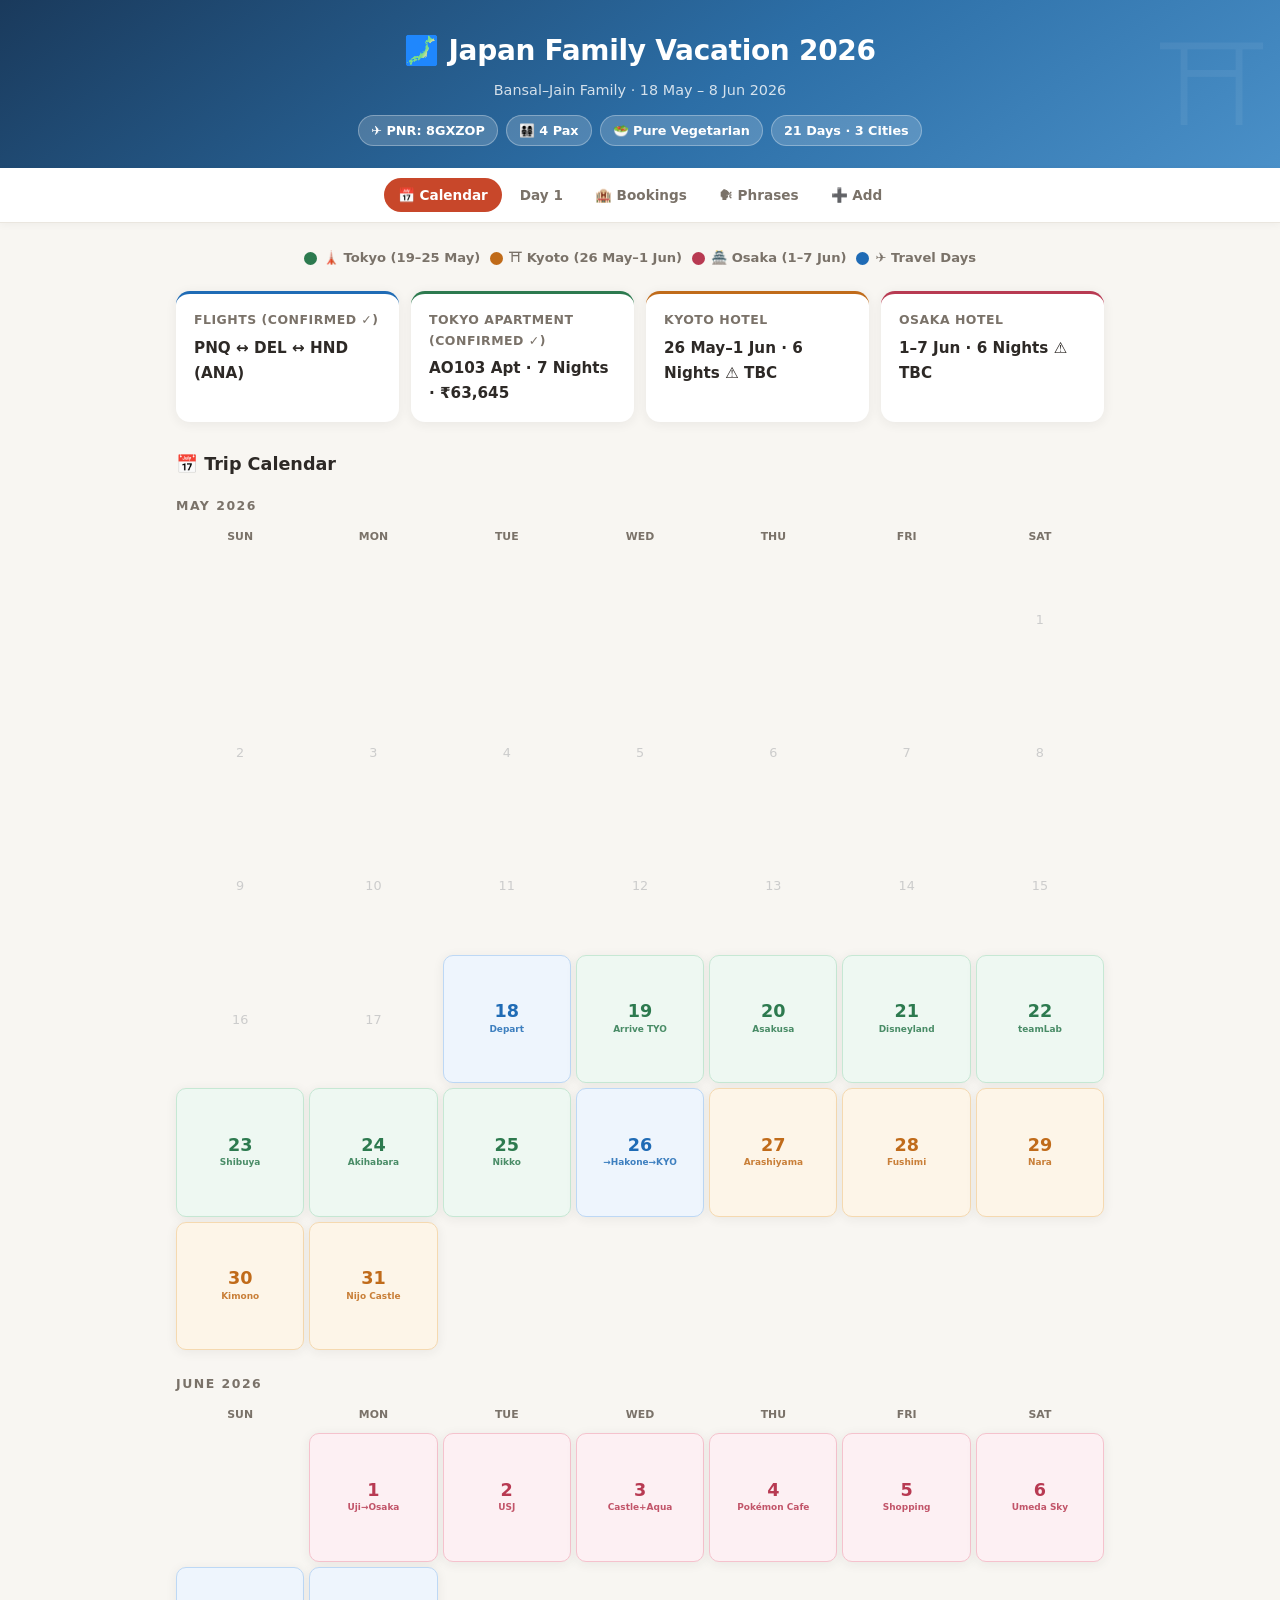
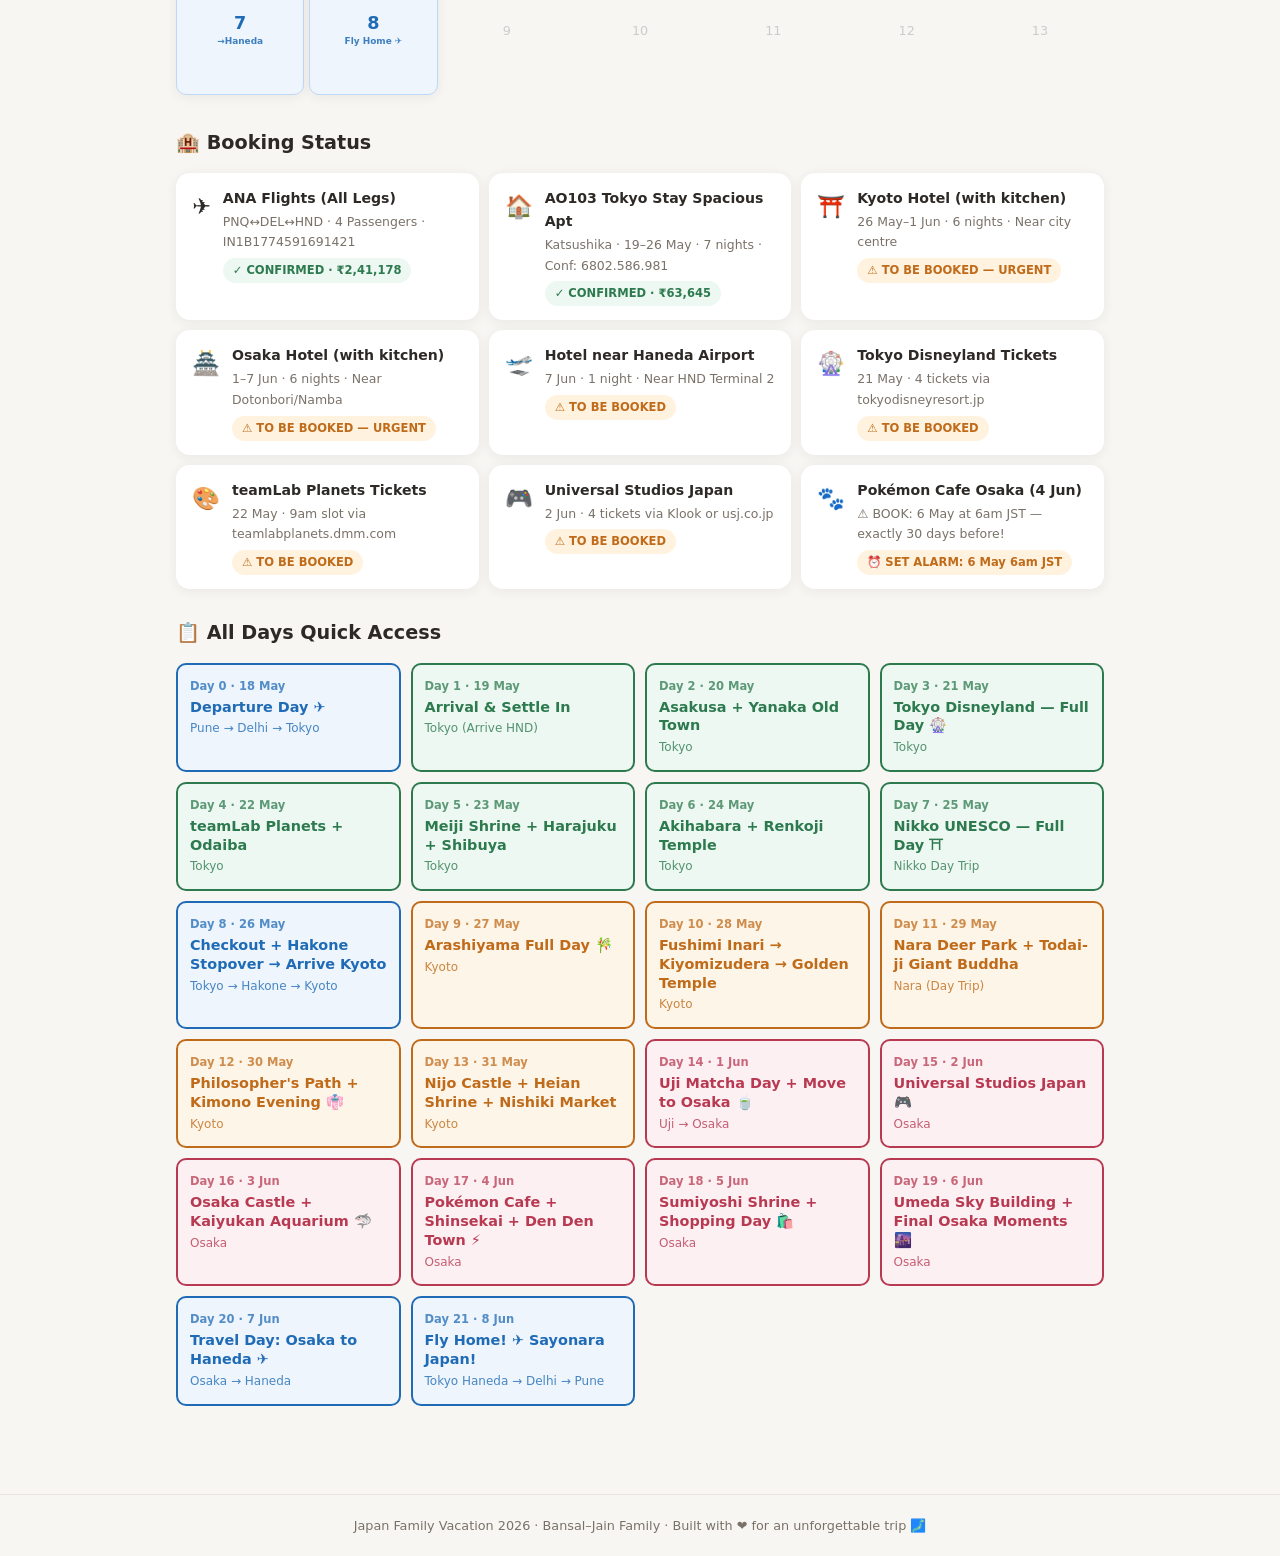
==== index.html @ 22482a1f "Japan 2026 itinerary website" ====
<!DOCTYPE html>
<html lang="en">
<head>
  <meta charset="UTF-8">
  <meta name="viewport" content="width=device-width, initial-scale=1.0">
  <title>Japan Family Vacation 2026 🗾</title>
  <link rel="stylesheet" href="style.css">
</head>
<body>

<header class="site-header">
  <h1>🗾 Japan Family Vacation 2026</h1>
  <p>Bansal–Jain Family · 18 May – 8 Jun 2026</p>
  <div class="header-meta">
    <span class="header-badge">✈ PNR: 8GXZOP</span>
    <span class="header-badge">👨‍👩‍👧‍👧 4 Pax</span>
    <span class="header-badge">🥗 Pure Vegetarian</span>
    <span class="header-badge">21 Days · 3 Cities</span>
  </div>
</header>

<nav class="site-nav">
  <a href="index.html" class="active">📅 Calendar</a>
  <a href="day.html?date=2026-05-19">Day 1</a>
  <a href="#bookings">🏨 Bookings</a>
  <a href="phrases.html">🗣 Phrases</a>
  <a href="add.html">➕ Add</a>
</nav>

<div class="container">

  <!-- Legend -->
  <div class="legend">
    <div class="legend-item">
      <div class="legend-dot" style="background:var(--tokyo); border: 2px solid var(--tokyo)"></div>
      <span>🗼 Tokyo (19–25 May)</span>
    </div>
    <div class="legend-item">
      <div class="legend-dot" style="background:var(--kyoto); border: 2px solid var(--kyoto)"></div>
      <span>⛩ Kyoto (26 May–1 Jun)</span>
    </div>
    <div class="legend-item">
      <div class="legend-dot" style="background:var(--osaka); border: 2px solid var(--osaka)"></div>
      <span>🏯 Osaka (1–7 Jun)</span>
    </div>
    <div class="legend-item">
      <div class="legend-dot" style="background:var(--transit); border: 2px solid var(--transit)"></div>
      <span>✈ Travel Days</span>
    </div>
  </div>

  <!-- Summary Cards -->
  <div class="summary-grid">
    <div class="summary-card transit">
      <h3>Flights (Confirmed ✓)</h3>
      <p>PNQ ↔ DEL ↔ HND (ANA)</p>
    </div>
    <div class="summary-card tokyo">
      <h3>Tokyo Apartment (Confirmed ✓)</h3>
      <p>AO103 Apt · 7 Nights · ₹63,645</p>
    </div>
    <div class="summary-card kyoto">
      <h3>Kyoto Hotel</h3>
      <p>26 May–1 Jun · 6 Nights ⚠️ TBC</p>
    </div>
    <div class="summary-card osaka">
      <h3>Osaka Hotel</h3>
      <p>1–7 Jun · 6 Nights ⚠️ TBC</p>
    </div>
  </div>

  <!-- May Calendar -->
  <div class="calendar-section">
    <h2>📅 Trip Calendar</h2>

    <div class="cal-month">
      <div class="cal-month-title">May 2026</div>
      <div class="cal-grid">
        <div class="cal-header-cell">Sun</div>
        <div class="cal-header-cell">Mon</div>
        <div class="cal-header-cell">Tue</div>
        <div class="cal-header-cell">Wed</div>
        <div class="cal-header-cell">Thu</div>
        <div class="cal-header-cell">Fri</div>
        <div class="cal-header-cell">Sat</div>

        <!-- May 2026 starts on Friday (day index 5) -->
        <div class="cal-cell empty"></div><!-- Sun -->
        <div class="cal-cell empty"></div><!-- Mon -->
        <div class="cal-cell empty"></div><!-- Tue -->
        <div class="cal-cell empty"></div><!-- Wed -->
        <div class="cal-cell empty"></div><!-- Thu -->
        <div class="cal-cell empty"></div><!-- Fri May 1 (no trip) -->
        <div class="cal-cell empty" style="color:#ccc;font-size:0.8rem">1</div>

        <!-- Week 2: May 3–9 -->
        <div class="cal-cell empty" style="color:#ccc;font-size:0.8rem">2</div>
        <div class="cal-cell empty" style="color:#ccc;font-size:0.8rem">3</div>
        <div class="cal-cell empty" style="color:#ccc;font-size:0.8rem">4</div>
        <div class="cal-cell empty" style="color:#ccc;font-size:0.8rem">5</div>
        <div class="cal-cell empty" style="color:#ccc;font-size:0.8rem">6</div>
        <div class="cal-cell empty" style="color:#ccc;font-size:0.8rem">7</div>
        <div class="cal-cell empty" style="color:#ccc;font-size:0.8rem">8</div>

        <!-- Week 3: May 10–16 -->
        <div class="cal-cell empty" style="color:#ccc;font-size:0.8rem">9</div>
        <div class="cal-cell empty" style="color:#ccc;font-size:0.8rem">10</div>
        <div class="cal-cell empty" style="color:#ccc;font-size:0.8rem">11</div>
        <div class="cal-cell empty" style="color:#ccc;font-size:0.8rem">12</div>
        <div class="cal-cell empty" style="color:#ccc;font-size:0.8rem">13</div>
        <div class="cal-cell empty" style="color:#ccc;font-size:0.8rem">14</div>
        <div class="cal-cell empty" style="color:#ccc;font-size:0.8rem">15</div>

        <!-- Week 4: May 17–23 -->
        <div class="cal-cell empty" style="color:#ccc;font-size:0.8rem">16</div>
        <div class="cal-cell empty" style="color:#ccc;font-size:0.8rem">17</div>
        <a href="day.html?date=2026-05-18" class="cal-cell trip-day transit">
          <span class="cal-day-num">18</span>
          <span class="cal-day-label">Depart</span>
        </a>
        <a href="day.html?date=2026-05-19" class="cal-cell trip-day tokyo">
          <span class="cal-day-num">19</span>
          <span class="cal-day-label">Arrive TYO</span>
        </a>
        <a href="day.html?date=2026-05-20" class="cal-cell trip-day tokyo">
          <span class="cal-day-num">20</span>
          <span class="cal-day-label">Asakusa</span>
        </a>
        <a href="day.html?date=2026-05-21" class="cal-cell trip-day tokyo">
          <span class="cal-day-num">21</span>
          <span class="cal-day-label">Disneyland</span>
        </a>
        <a href="day.html?date=2026-05-22" class="cal-cell trip-day tokyo">
          <span class="cal-day-num">22</span>
          <span class="cal-day-label">teamLab</span>
        </a>

        <!-- Week 5: May 24–30 -->
        <a href="day.html?date=2026-05-23" class="cal-cell trip-day tokyo">
          <span class="cal-day-num">23</span>
          <span class="cal-day-label">Shibuya</span>
        </a>
        <a href="day.html?date=2026-05-24" class="cal-cell trip-day tokyo">
          <span class="cal-day-num">24</span>
          <span class="cal-day-label">Akihabara</span>
        </a>
        <a href="day.html?date=2026-05-25" class="cal-cell trip-day tokyo">
          <span class="cal-day-num">25</span>
          <span class="cal-day-label">Nikko</span>
        </a>
        <a href="day.html?date=2026-05-26" class="cal-cell trip-day transit">
          <span class="cal-day-num">26</span>
          <span class="cal-day-label">→Hakone→KYO</span>
        </a>
        <a href="day.html?date=2026-05-27" class="cal-cell trip-day kyoto">
          <span class="cal-day-num">27</span>
          <span class="cal-day-label">Arashiyama</span>
        </a>
        <a href="day.html?date=2026-05-28" class="cal-cell trip-day kyoto">
          <span class="cal-day-num">28</span>
          <span class="cal-day-label">Fushimi</span>
        </a>
        <a href="day.html?date=2026-05-29" class="cal-cell trip-day kyoto">
          <span class="cal-day-num">29</span>
          <span class="cal-day-label">Nara</span>
        </a>

        <!-- Week 6: May 31 -->
        <a href="day.html?date=2026-05-30" class="cal-cell trip-day kyoto">
          <span class="cal-day-num">30</span>
          <span class="cal-day-label">Kimono</span>
        </a>
        <a href="day.html?date=2026-05-31" class="cal-cell trip-day kyoto">
          <span class="cal-day-num">31</span>
          <span class="cal-day-label">Nijo Castle</span>
        </a>
        <div class="cal-cell empty"></div>
        <div class="cal-cell empty"></div>
        <div class="cal-cell empty"></div>
        <div class="cal-cell empty"></div>
        <div class="cal-cell empty"></div>
      </div>
    </div>

    <!-- June Calendar -->
    <div class="cal-month">
      <div class="cal-month-title">June 2026</div>
      <div class="cal-grid">
        <div class="cal-header-cell">Sun</div>
        <div class="cal-header-cell">Mon</div>
        <div class="cal-header-cell">Tue</div>
        <div class="cal-header-cell">Wed</div>
        <div class="cal-header-cell">Thu</div>
        <div class="cal-header-cell">Fri</div>
        <div class="cal-header-cell">Sat</div>

        <!-- June 2026 starts on Mon (day index 1) -->
        <div class="cal-cell empty"></div><!-- Sun -->
        <a href="day.html?date=2026-06-01" class="cal-cell trip-day osaka">
          <span class="cal-day-num">1</span>
          <span class="cal-day-label">Uji→Osaka</span>
        </a>
        <a href="day.html?date=2026-06-02" class="cal-cell trip-day osaka">
          <span class="cal-day-num">2</span>
          <span class="cal-day-label">USJ</span>
        </a>
        <a href="day.html?date=2026-06-03" class="cal-cell trip-day osaka">
          <span class="cal-day-num">3</span>
          <span class="cal-day-label">Castle+Aqua</span>
        </a>
        <a href="day.html?date=2026-06-04" class="cal-cell trip-day osaka">
          <span class="cal-day-num">4</span>
          <span class="cal-day-label">Pokémon Cafe</span>
        </a>
        <a href="day.html?date=2026-06-05" class="cal-cell trip-day osaka">
          <span class="cal-day-num">5</span>
          <span class="cal-day-label">Shopping</span>
        </a>
        <a href="day.html?date=2026-06-06" class="cal-cell trip-day osaka">
          <span class="cal-day-num">6</span>
          <span class="cal-day-label">Umeda Sky</span>
        </a>

        <!-- Week 2 -->
        <a href="day.html?date=2026-06-07" class="cal-cell trip-day transit">
          <span class="cal-day-num">7</span>
          <span class="cal-day-label">→Haneda</span>
        </a>
        <a href="day.html?date=2026-06-08" class="cal-cell trip-day transit">
          <span class="cal-day-num">8</span>
          <span class="cal-day-label">Fly Home ✈</span>
        </a>
        <div class="cal-cell empty" style="color:#ccc;font-size:0.8rem">9</div>
        <div class="cal-cell empty" style="color:#ccc;font-size:0.8rem">10</div>
        <div class="cal-cell empty" style="color:#ccc;font-size:0.8rem">11</div>
        <div class="cal-cell empty" style="color:#ccc;font-size:0.8rem">12</div>
        <div class="cal-cell empty" style="color:#ccc;font-size:0.8rem">13</div>
      </div>
    </div>
  </div>

  <!-- Bookings Status -->
  <div class="status-section" id="bookings">
    <h2 style="font-size:1.2rem;font-weight:700;margin-bottom:14px;">🏨 Booking Status</h2>
    <div class="status-grid">
      <div class="status-card">
        <div class="status-icon">✈️</div>
        <div>
          <h4>ANA Flights (All Legs)</h4>
          <p>PNQ↔DEL↔HND · 4 Passengers · IN1B1774591691421</p>
          <span class="confirmed-tag">✓ CONFIRMED · ₹2,41,178</span>
        </div>
      </div>
      <div class="status-card">
        <div class="status-icon">🏠</div>
        <div>
          <h4>AO103 Tokyo Stay Spacious Apt</h4>
          <p>Katsushika · 19–26 May · 7 nights · Conf: 6802.586.981</p>
          <span class="confirmed-tag">✓ CONFIRMED · ₹63,645</span>
        </div>
      </div>
      <div class="status-card">
        <div class="status-icon">⛩️</div>
        <div>
          <h4>Kyoto Hotel (with kitchen)</h4>
          <p>26 May–1 Jun · 6 nights · Near city centre</p>
          <span class="tbc-tag">⚠️ TO BE BOOKED — URGENT</span>
        </div>
      </div>
      <div class="status-card">
        <div class="status-icon">🏯</div>
        <div>
          <h4>Osaka Hotel (with kitchen)</h4>
          <p>1–7 Jun · 6 nights · Near Dotonbori/Namba</p>
          <span class="tbc-tag">⚠️ TO BE BOOKED — URGENT</span>
        </div>
      </div>
      <div class="status-card">
        <div class="status-icon">🛫</div>
        <div>
          <h4>Hotel near Haneda Airport</h4>
          <p>7 Jun · 1 night · Near HND Terminal 2</p>
          <span class="tbc-tag">⚠️ TO BE BOOKED</span>
        </div>
      </div>
      <div class="status-card">
        <div class="status-icon">🎡</div>
        <div>
          <h4>Tokyo Disneyland Tickets</h4>
          <p>21 May · 4 tickets via tokyodisneyresort.jp</p>
          <span class="tbc-tag">⚠️ TO BE BOOKED</span>
        </div>
      </div>
      <div class="status-card">
        <div class="status-icon">🎨</div>
        <div>
          <h4>teamLab Planets Tickets</h4>
          <p>22 May · 9am slot via teamlabplanets.dmm.com</p>
          <span class="tbc-tag">⚠️ TO BE BOOKED</span>
        </div>
      </div>
      <div class="status-card">
        <div class="status-icon">🎮</div>
        <div>
          <h4>Universal Studios Japan</h4>
          <p>2 Jun · 4 tickets via Klook or usj.co.jp</p>
          <span class="tbc-tag">⚠️ TO BE BOOKED</span>
        </div>
      </div>
      <div class="status-card">
        <div class="status-icon">🐾</div>
        <div>
          <h4>Pokémon Cafe Osaka (4 Jun)</h4>
          <p>⚠️ BOOK: 6 May at 6am JST — exactly 30 days before!</p>
          <span class="tbc-tag">⏰ SET ALARM: 6 May 6am JST</span>
        </div>
      </div>
    </div>
  </div>

  <!-- Quick navigation to all days -->
  <div class="status-section">
    <h2 style="font-size:1.2rem;font-weight:700;margin-bottom:14px;">📋 All Days Quick Access</h2>
    <div id="all-days-grid" style="display:grid;grid-template-columns:repeat(auto-fill,minmax(180px,1fr));gap:10px;"></div>
  </div>

</div>

<footer class="site-footer">
  Japan Family Vacation 2026 · Bansal–Jain Family · Built with ❤️ for an unforgettable trip 🗾
</footer>

<script src="data.js"></script>
<script>
  // Build the "All Days" quick access grid
  const grid = document.getElementById('all-days-grid');
  TRIP_DATA.days.forEach(day => {
    const colors = REGION_COLORS[day.region];
    const link = document.createElement('a');
    link.href = `day.html?date=${day.date}`;
    link.style.cssText = `
      display:block; padding:12px; border-radius:10px;
      background:${colors.bg}; border:2px solid ${colors.accent};
      text-decoration:none; color:${colors.accent};
      transition:transform 0.15s, box-shadow 0.15s;
    `;
    link.onmouseenter = () => { link.style.transform='translateY(-2px)'; link.style.boxShadow='0 6px 16px rgba(0,0,0,0.12)'; };
    link.onmouseleave = () => { link.style.transform=''; link.style.boxShadow=''; };
    const dateObj = new Date(day.date + 'T00:00:00');
    const dateStr = dateObj.toLocaleDateString('en-GB', { day:'numeric', month:'short' });
    link.innerHTML = `
      <div style="font-size:0.72rem;font-weight:600;opacity:0.75;margin-bottom:2px">Day ${day.day} · ${dateStr}</div>
      <div style="font-weight:700;font-size:0.9rem;line-height:1.3">${day.theme}</div>
      <div style="font-size:0.75rem;margin-top:3px;opacity:0.8">${day.city}</div>
    `;
    grid.appendChild(link);
  });
</script>

</body>
</html>
---- style.css ----
/* Japan Family Vacation 2026 — Light Theme */

:root {
  /* Page */
  --bg: #F8F6F2;
  --card-bg: #FFFFFF;
  --text: #2D2926;
  --muted: #7A7269;
  --border: #EAE6DF;
  --shadow: 0 2px 12px rgba(45,41,38,0.07);
  --radius: 14px;

  /* Tokyo — forest green */
  --tokyo: #2D7A4F;
  --tokyo-light: #EEF8F2;
  --tokyo-mid: #C6E8D4;

  /* Kyoto — warm amber */
  --kyoto: #C06B1A;
  --kyoto-light: #FDF5E8;
  --kyoto-mid: #F5D9B0;

  /* Osaka — rose/vermilion */
  --osaka: #B83A52;
  --osaka-light: #FDF0F3;
  --osaka-mid: #F5C2CD;

  /* Transit — sky blue */
  --transit: #1F6BB5;
  --transit-light: #EEF5FD;
  --transit-mid: #BDD8F5;

  /* Accent — vermilion (torii red) used sparingly */
  --accent: #C8472A;
  --accent-light: #FFF0EC;
}

* { box-sizing: border-box; margin: 0; padding: 0; }

body {
  font-family: 'Segoe UI', system-ui, -apple-system, sans-serif;
  background: var(--bg);
  color: var(--text);
  line-height: 1.65;
  font-size: 15px;
}

/* ── Header ── */
.site-header {
  background: linear-gradient(145deg, #1A3A5C 0%, #2C6EA6 55%, #4A90C8 100%);
  color: #fff;
  padding: 28px 20px 22px;
  text-align: center;
  position: relative;
  overflow: hidden;
}
.site-header::after {
  content: '⛩';
  position: absolute; font-size: 110px; opacity: 0.06;
  right: 10px; bottom: -10px; pointer-events: none;
}
.site-header h1 { font-size: 1.75rem; font-weight: 700; letter-spacing: -0.3px; }
.site-header p { opacity: 0.8; margin-top: 5px; font-size: 0.9rem; }
.header-meta { display: flex; flex-wrap: wrap; justify-content: center; gap: 8px; margin-top: 12px; }
.header-badge {
  background: rgba(255,255,255,0.18); border: 1px solid rgba(255,255,255,0.3);
  border-radius: 20px; padding: 4px 12px; font-size: 0.8rem; font-weight: 600;
}

/* ── Nav ── */
.site-nav {
  background: var(--card-bg); border-bottom: 1.5px solid var(--border);
  display: flex; justify-content: center; gap: 4px; padding: 10px 16px;
  flex-wrap: wrap; position: sticky; top: 0; z-index: 100;
  box-shadow: 0 2px 8px rgba(0,0,0,0.04);
}
.site-nav a {
  text-decoration: none; color: var(--muted);
  padding: 6px 14px; border-radius: 20px; font-size: 0.85rem; font-weight: 600;
  transition: all 0.18s;
}
.site-nav a:hover { background: var(--bg); color: var(--text); }
.site-nav a.active { background: var(--accent); color: #fff; }

/* ── Layout ── */
.container { max-width: 960px; margin: 0 auto; padding: 24px 16px 40px; }

/* ── Legend ── */
.legend { display: flex; flex-wrap: wrap; gap: 10px; margin-bottom: 22px; justify-content: center; }
.legend-item { display: flex; align-items: center; gap: 6px; font-size: 0.82rem; font-weight: 600; color: var(--muted); }
.legend-dot { width: 13px; height: 13px; border-radius: 50%; }

/* ── Summary cards ── */
.summary-grid { display: grid; grid-template-columns: repeat(auto-fill, minmax(210px,1fr)); gap: 12px; margin-bottom: 28px; }
.summary-card {
  background: var(--card-bg); border-radius: var(--radius); padding: 16px 18px;
  box-shadow: var(--shadow); border-top: 3px solid transparent;
}
.summary-card.tokyo { border-top-color: var(--tokyo); }
.summary-card.kyoto { border-top-color: var(--kyoto); }
.summary-card.osaka { border-top-color: var(--osaka); }
.summary-card.transit { border-top-color: var(--transit); }
.summary-card h3 { font-size: 0.78rem; font-weight: 600; color: var(--muted); text-transform: uppercase; letter-spacing: 0.5px; margin-bottom: 5px; }
.summary-card p { font-size: 0.95rem; font-weight: 600; color: var(--text); }

/* ── Calendar ── */
.calendar-section { margin-bottom: 32px; }
.calendar-section > h2 { font-size: 1.1rem; font-weight: 700; margin-bottom: 16px; color: var(--text); }
.cal-month { margin-bottom: 24px; }
.cal-month-title { font-size: 0.78rem; font-weight: 700; color: var(--muted); margin-bottom: 8px; text-transform: uppercase; letter-spacing: 1.5px; }
.cal-grid { display: grid; grid-template-columns: repeat(7, 1fr); gap: 5px; }
.cal-header-cell { text-align: center; font-size: 0.68rem; font-weight: 700; color: var(--muted); padding: 4px 0; text-transform: uppercase; }
.cal-cell {
  aspect-ratio: 1; border-radius: 10px; display: flex; flex-direction: column;
  align-items: center; justify-content: center; text-decoration: none;
  font-size: 0.8rem; border: 1.5px solid transparent; background: var(--card-bg);
  color: var(--muted); min-height: 58px; transition: transform 0.15s, box-shadow 0.15s;
}
.cal-cell.empty { background: transparent; border-color: transparent; cursor: default; }
.cal-cell.trip-day { cursor: pointer; box-shadow: var(--shadow); font-weight: 600; }
.cal-cell.trip-day:hover { transform: translateY(-2px); box-shadow: 0 6px 18px rgba(0,0,0,0.12); }
.cal-cell.tokyo { background: var(--tokyo-light); border-color: var(--tokyo-mid); color: var(--tokyo); }
.cal-cell.kyoto { background: var(--kyoto-light); border-color: var(--kyoto-mid); color: var(--kyoto); }
.cal-cell.osaka { background: var(--osaka-light); border-color: var(--osaka-mid); color: var(--osaka); }
.cal-cell.transit { background: var(--transit-light); border-color: var(--transit-mid); color: var(--transit); }
.cal-day-num { font-size: 1.1rem; font-weight: 700; line-height: 1; }
.cal-day-label { font-size: 0.56rem; font-weight: 600; margin-top: 3px; opacity: 0.85; text-align: center; line-height: 1.2; }

/* ── Status tags ── */
.confirmed-tag {
  display: inline-block; background: #EEF8F2; color: #2D7A4F;
  font-size: 0.72rem; font-weight: 700; padding: 3px 10px; border-radius: 20px; margin-top: 5px;
}
.tbc-tag {
  display: inline-block; background: #FFF3E0; color: #C06B1A;
  font-size: 0.72rem; font-weight: 700; padding: 3px 10px; border-radius: 20px; margin-top: 5px;
}

/* ── Status cards ── */
.status-section { margin-bottom: 28px; }
.status-section > h2 { font-size: 1.05rem; font-weight: 700; margin-bottom: 12px; }
.status-grid { display: grid; grid-template-columns: repeat(auto-fill, minmax(250px,1fr)); gap: 10px; }
.status-card {
  background: var(--card-bg); border-radius: var(--radius); padding: 14px 16px;
  box-shadow: var(--shadow); display: flex; align-items: flex-start; gap: 12px;
}
.status-icon { font-size: 1.4rem; flex-shrink: 0; margin-top: 1px; }
.status-card h4 { font-size: 0.88rem; font-weight: 700; margin-bottom: 2px; }
.status-card p { font-size: 0.78rem; color: var(--muted); }

/* ── DAY PAGE ── */
.day-header {
  border-radius: var(--radius); padding: 28px 24px; margin-bottom: 20px; color: #fff; position: relative; overflow: hidden;
}
.day-header.tokyo  { background: linear-gradient(135deg, #1E5C38, #2D7A4F); }
.day-header.kyoto  { background: linear-gradient(135deg, #8B4A10, #C06B1A); }
.day-header.osaka  { background: linear-gradient(135deg, #8A2038, #B83A52); }
.day-header.transit{ background: linear-gradient(135deg, #0D4E8C, #1F6BB5); }
.day-header::after { content: ''; position: absolute; top: -30px; right: -30px; width: 120px; height: 120px; border-radius: 50%; background: rgba(255,255,255,0.06); }

.day-header-top { display: flex; justify-content: space-between; align-items: flex-start; flex-wrap: wrap; gap: 8px; }
.day-num { font-size: 0.8rem; font-weight: 600; opacity: 0.7; }
.day-status-badge { font-size: 0.72rem; font-weight: 700; padding: 3px 10px; border-radius: 12px; background: rgba(255,255,255,0.2); border: 1px solid rgba(255,255,255,0.3); }
.day-header h1 { font-size: 1.55rem; font-weight: 700; margin: 8px 0 5px; line-height: 1.25; }
.day-header .day-meta { font-size: 0.88rem; opacity: 0.82; }

/* Day photo link */
.photo-strip { display: flex; gap: 8px; flex-wrap: wrap; margin-bottom: 16px; }
.photo-btn {
  display: inline-flex; align-items: center; gap: 5px;
  padding: 7px 14px; border-radius: 8px; text-decoration: none; font-size: 0.82rem; font-weight: 600;
  background: var(--card-bg); color: var(--text); box-shadow: var(--shadow); border: 1px solid var(--border);
  transition: all 0.18s;
}
.photo-btn:hover { background: var(--bg); box-shadow: 0 4px 12px rgba(0,0,0,0.1); }

/* ── Section headers ── */
.section-title {
  font-size: 1rem; font-weight: 700; margin: 22px 0 12px;
  display: flex; align-items: center; gap: 8px; color: var(--text);
}
.section-title::after { content: ''; flex: 1; height: 1.5px; background: var(--border); }

/* ── Activity cards ── */
.activity-card {
  background: var(--card-bg); border-radius: var(--radius); padding: 16px 18px;
  margin-bottom: 10px; box-shadow: var(--shadow); position: relative;
}
.activity-top { display: flex; justify-content: space-between; align-items: flex-start; gap: 10px; flex-wrap: wrap; }
.activity-name { font-weight: 700; font-size: 0.98rem; }
.activity-time { font-size: 0.78rem; color: var(--muted); margin-top: 2px; }
.activity-cost {
  background: #F0F9F0; color: #2D7A4F; border-radius: 8px; padding: 4px 10px;
  font-size: 0.8rem; font-weight: 700; white-space: nowrap; flex-shrink: 0;
}
.ticket-badge {
  display: inline-flex; align-items: center; gap: 4px;
  background: var(--transit-light); color: var(--transit); border-radius: 6px;
  padding: 3px 9px; font-size: 0.75rem; font-weight: 700; margin-top: 6px;
}
.activity-notes { font-size: 0.87rem; color: #4A4540; margin-top: 8px; line-height: 1.6; }
.activity-actions { display: flex; flex-wrap: wrap; gap: 6px; margin-top: 10px; }

.btn-maps {
  display: inline-flex; align-items: center; gap: 5px;
  padding: 6px 12px; border-radius: 8px; text-decoration: none; font-size: 0.78rem; font-weight: 600;
  background: var(--transit-light); color: var(--transit); border: 1px solid var(--transit-mid);
  transition: background 0.18s;
}
.btn-maps:hover { background: var(--transit-mid); }
.btn-official {
  display: inline-flex; align-items: center; gap: 5px;
  padding: 6px 12px; border-radius: 8px; text-decoration: none; font-size: 0.78rem; font-weight: 600;
  background: var(--tokyo-light); color: var(--tokyo); border: 1px solid var(--tokyo-mid);
  transition: background 0.18s;
}
.btn-official:hover { background: var(--tokyo-mid); }
.btn-photos {
  display: inline-flex; align-items: center; gap: 5px;
  padding: 6px 12px; border-radius: 8px; text-decoration: none; font-size: 0.78rem; font-weight: 600;
  background: var(--kyoto-light); color: var(--kyoto); border: 1px solid var(--kyoto-mid);
  transition: background 0.18s;
}
.btn-photos:hover { background: var(--kyoto-mid); }

/* Maps hint */
.maps-hint {
  font-size: 0.72rem; color: var(--muted); margin-top: 4px; font-style: italic;
}

/* ── Info grid (food / shopping / facts / hacks) ── */
.info-grid { display: grid; grid-template-columns: 1fr 1fr; gap: 10px; margin-bottom: 18px; }
@media (max-width: 600px) { .info-grid { grid-template-columns: 1fr; } }

.info-card {
  background: var(--card-bg); border-radius: var(--radius); padding: 14px 16px; box-shadow: var(--shadow);
}
.info-card-title { font-size: 0.78rem; font-weight: 700; text-transform: uppercase; letter-spacing: 0.5px; color: var(--muted); margin-bottom: 8px; }
.info-item { font-size: 0.85rem; padding: 5px 0; border-bottom: 1px solid var(--border); line-height: 1.5; }
.info-item:last-child { border-bottom: none; }
.info-item strong { display: block; font-weight: 600; font-size: 0.88rem; }
.info-item span { color: var(--muted); font-size: 0.8rem; }

/* Hacks box */
.hacks-box {
  background: #FFFBF0; border: 1.5px solid var(--kyoto-mid); border-radius: var(--radius);
  padding: 16px 18px; margin-bottom: 18px;
}
.hacks-box .section-title { color: var(--kyoto); }
.hacks-box .section-title::after { background: var(--kyoto-mid); }
.hack-item { display: flex; gap: 8px; font-size: 0.88rem; padding: 5px 0; align-items: flex-start; line-height: 1.5; }
.hack-item::before { content: '💡'; flex-shrink: 0; }

/* Tips box */
.tips-box {
  background: var(--transit-light); border: 1.5px solid var(--transit-mid);
  border-radius: var(--radius); padding: 16px 18px; margin-bottom: 18px;
}
.tips-title { font-size: 0.82rem; font-weight: 700; color: var(--transit); text-transform: uppercase; letter-spacing: 0.5px; margin-bottom: 8px; }
.tips-box p { font-size: 0.87rem; line-height: 1.7; }

/* Accommodation bar */
.accom-bar {
  border-radius: 10px; padding: 12px 16px; margin-bottom: 18px; font-size: 0.87rem; font-weight: 600;
  display: flex; align-items: center; gap: 8px;
}
.accom-bar.confirmed { background: #EEF8F2; color: #2D7A4F; border: 1.5px solid #C6E8D4; }
.accom-bar.tbc       { background: #FFF3E0; color: #C06B1A; border: 1.5px solid #F5D9B0; }

/* Links section */
.links-row { display: flex; flex-wrap: wrap; gap: 8px; margin-bottom: 18px; }

/* Day navigation */
.day-nav { display: flex; justify-content: space-between; margin-top: 28px; gap: 10px; }
.day-nav a {
  flex: 1; display: block; text-align: center; padding: 12px;
  background: var(--card-bg); border-radius: var(--radius); text-decoration: none;
  color: var(--text); font-weight: 600; font-size: 0.85rem; box-shadow: var(--shadow);
  transition: all 0.18s; border: 1.5px solid var(--border);
}
.day-nav a:hover { background: var(--bg); border-color: #CCC8C0; }
.day-nav .home-link { flex: 0; padding: 12px 20px; background: var(--accent); color: #fff; border-color: var(--accent); }
.day-nav .home-link:hover { background: #B53B22; }

/* ── Phrases page ── */
.phrase-section { margin-bottom: 28px; }
.phrase-section-title {
  font-size: 1rem; font-weight: 700; padding: 10px 16px; border-radius: 10px;
  margin-bottom: 12px; display: flex; align-items: center; gap: 8px;
  background: var(--card-bg); border-left: 4px solid var(--accent); box-shadow: var(--shadow);
}
.phrase-grid { display: grid; grid-template-columns: repeat(auto-fill, minmax(260px,1fr)); gap: 10px; }
.phrase-card {
  background: var(--card-bg); border-radius: var(--radius); padding: 14px 16px;
  box-shadow: var(--shadow); border-top: 2px solid var(--border);
  transition: transform 0.15s, box-shadow 0.15s;
}
.phrase-card:hover { transform: translateY(-2px); box-shadow: 0 6px 18px rgba(0,0,0,0.1); }
.phrase-japanese { font-size: 1.3rem; font-weight: 700; margin-bottom: 2px; color: var(--accent); }
.phrase-romaji { font-size: 0.88rem; font-weight: 600; color: var(--text); }
.phrase-english { font-size: 0.82rem; color: var(--muted); margin-top: 3px; }
.phrase-tip { font-size: 0.75rem; margin-top: 6px; color: #8B6914; background: var(--kyoto-light); padding: 4px 8px; border-radius: 6px; }

/* ── Form ── */
.form-card { background: var(--card-bg); border-radius: var(--radius); padding: 24px; box-shadow: var(--shadow); margin-bottom: 20px; }
.form-group { margin-bottom: 16px; }
.form-group label { display: block; font-weight: 600; font-size: 0.88rem; margin-bottom: 5px; }
.form-group input, .form-group select, .form-group textarea {
  width: 100%; padding: 10px 14px; border: 2px solid var(--border); border-radius: 8px;
  font-size: 0.92rem; font-family: inherit; transition: border-color 0.18s; background: var(--card-bg);
}
.form-group input:focus, .form-group select:focus, .form-group textarea:focus {
  outline: none; border-color: var(--accent);
}
.form-group textarea { min-height: 90px; resize: vertical; }
.submit-btn {
  background: var(--accent); color: #fff; border: none; padding: 12px 28px;
  border-radius: 8px; font-size: 0.95rem; font-weight: 700; cursor: pointer; transition: background 0.18s;
}
.submit-btn:hover { background: #B53B22; }

/* ── Footer ── */
.site-footer {
  text-align: center; padding: 20px; color: var(--muted); font-size: 0.8rem;
  border-top: 1px solid var(--border); margin-top: 20px;
}

/* ── Responsive ── */
@media (max-width: 600px) {
  .site-header h1 { font-size: 1.3rem; }
  .container { padding: 16px 12px 32px; }
  .cal-cell { min-height: 46px; }
  .cal-day-num { font-size: 0.88rem; }
  .cal-day-label { display: none; }
  .day-header h1 { font-size: 1.25rem; }
}
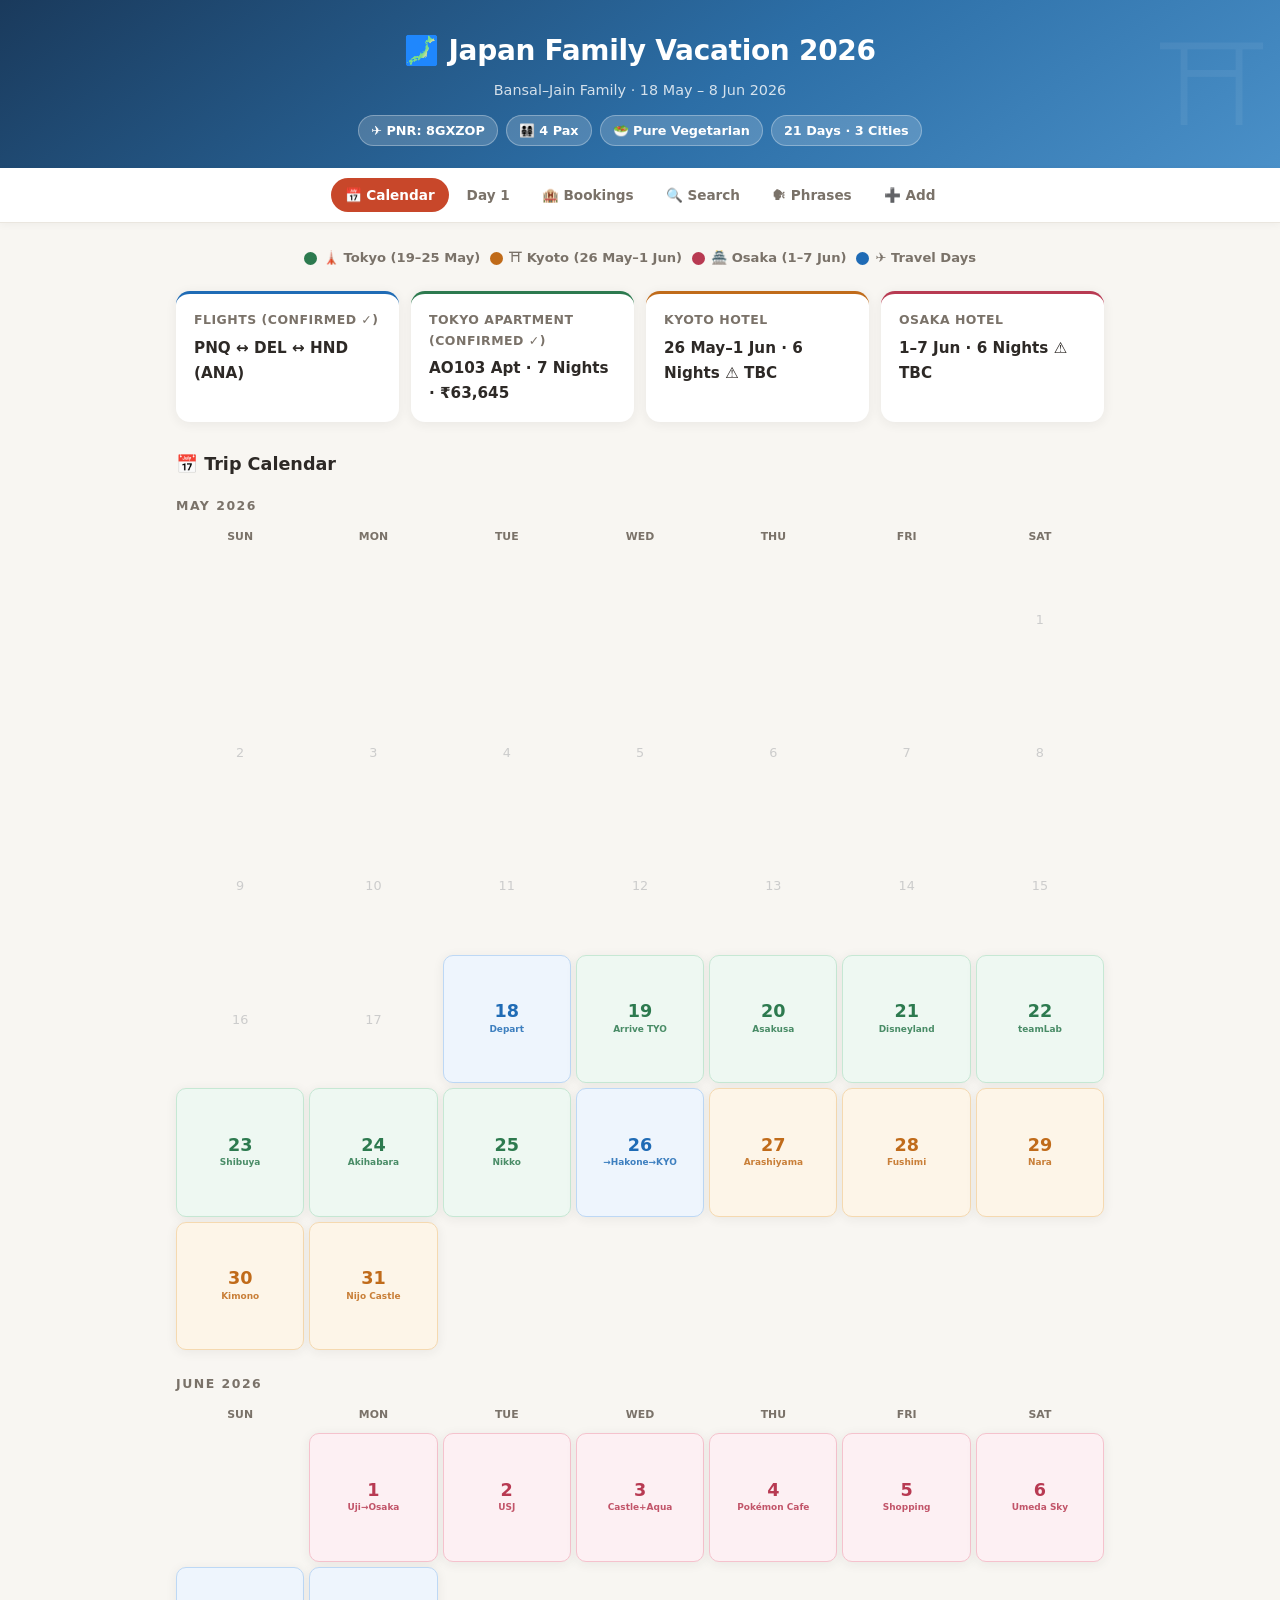
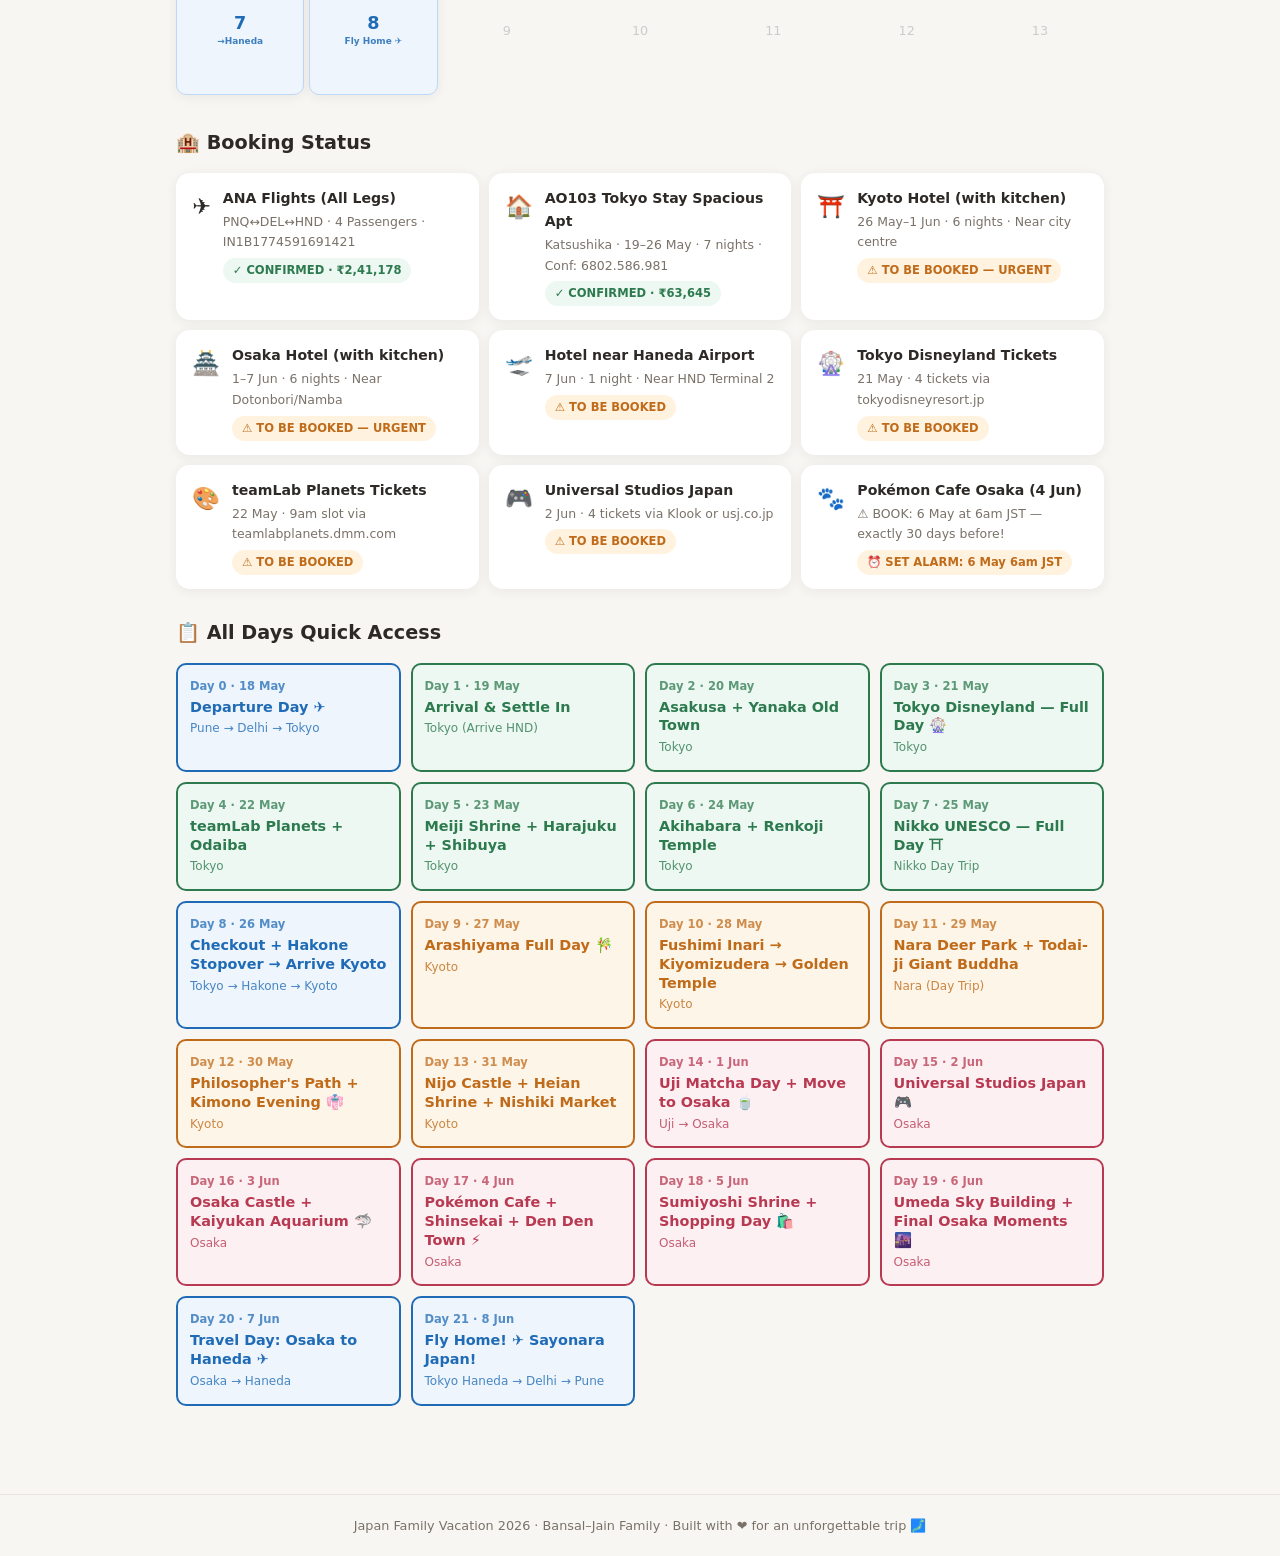
==== commit c9319c5d: "Add full-text search page and Japanese voice pronunciations - New search.html: Fuse.js fuzzy search " ====
--- a/index.html
+++ b/index.html
@@ -23,6 +23,7 @@
   <a href="index.html" class="active">📅 Calendar</a>
   <a href="day.html?date=2026-05-19">Day 1</a>
   <a href="#bookings">🏨 Bookings</a>
+  <a href="search.html">🔍 Search</a>
   <a href="phrases.html">🗣 Phrases</a>
   <a href="add.html">➕ Add</a>
 </nav>
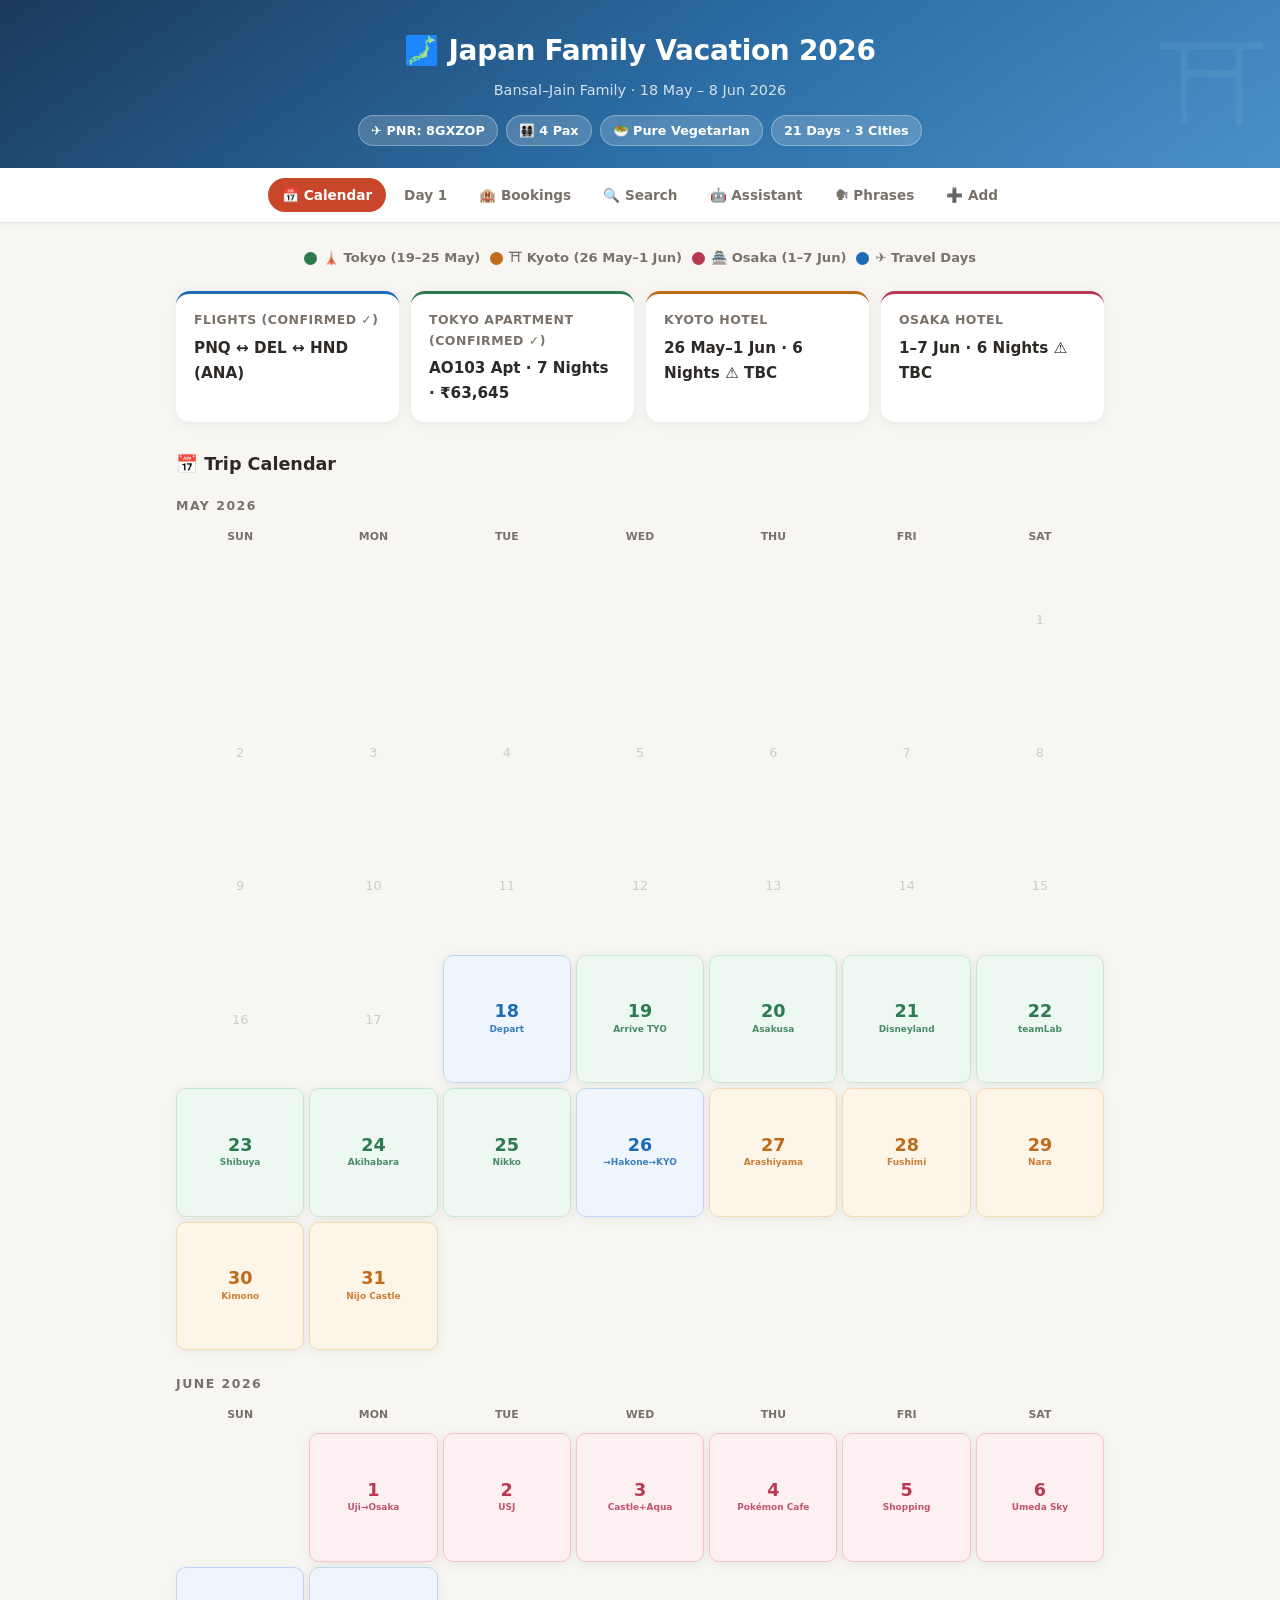
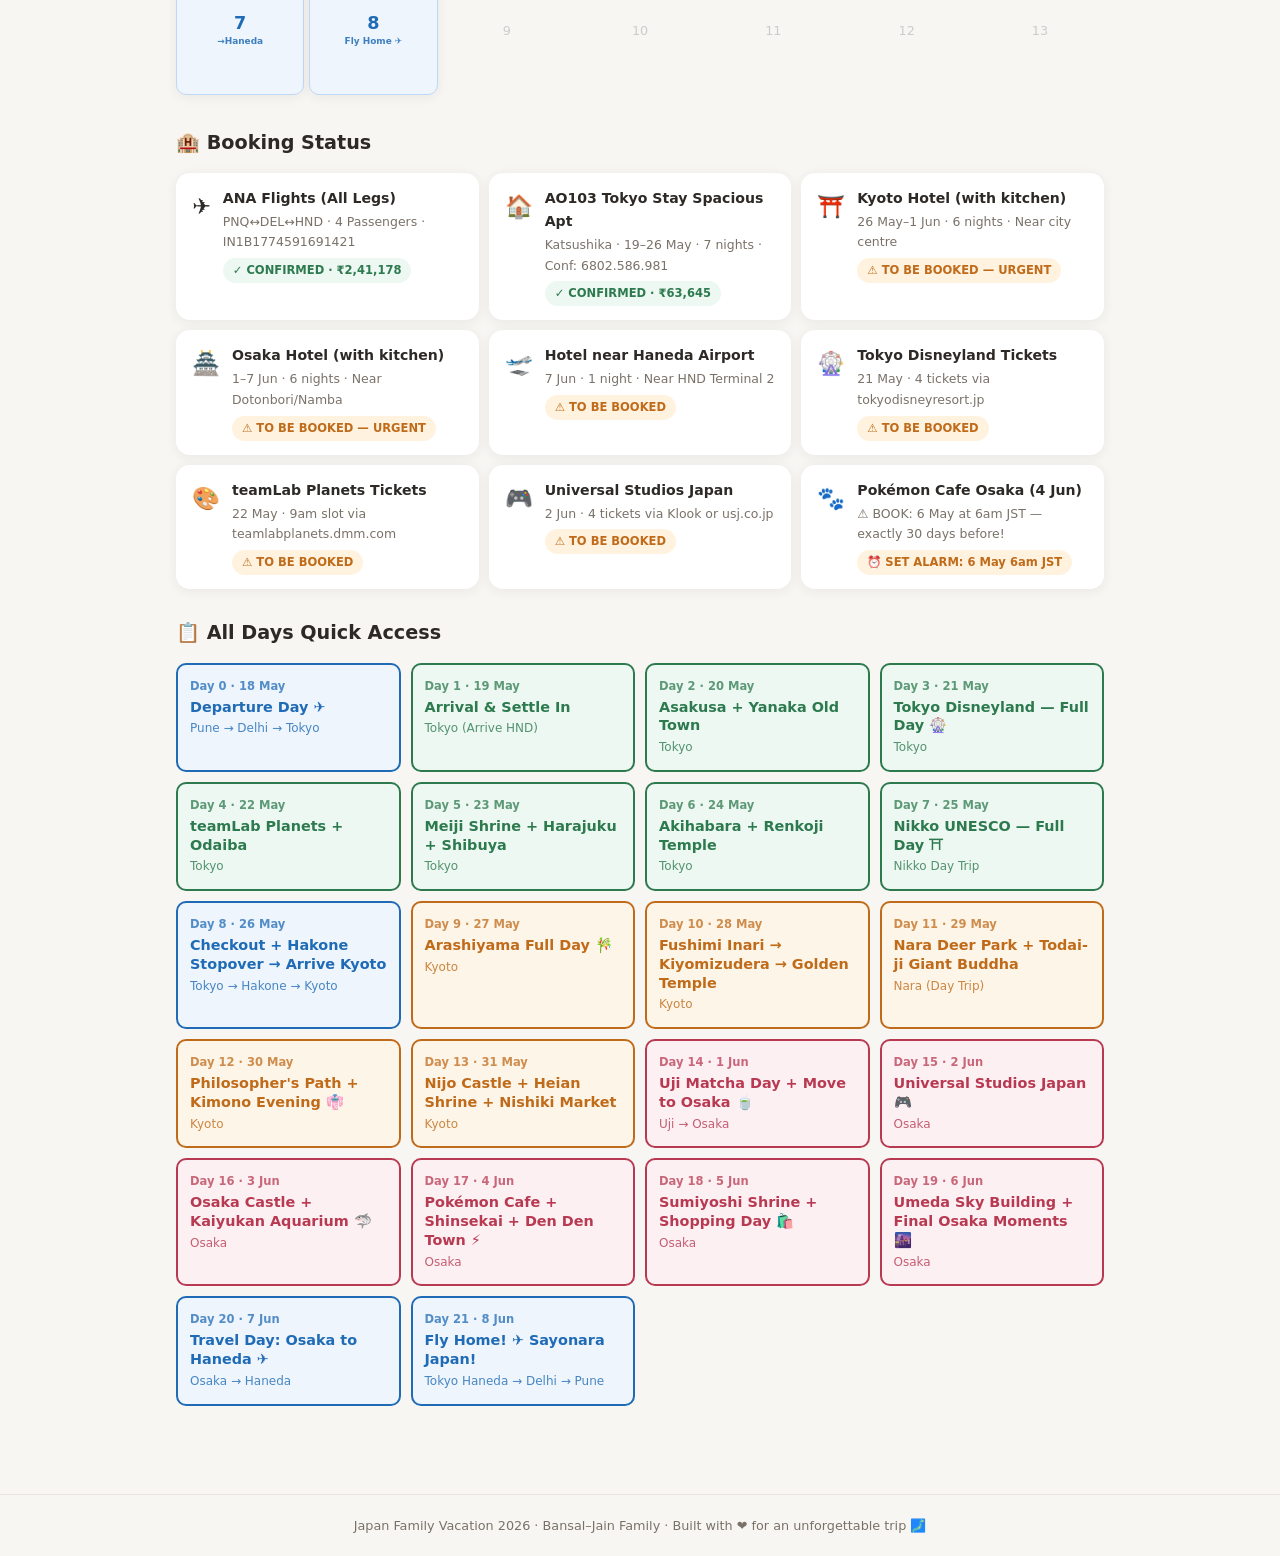
==== commit b200d2bd: "Add AI travel assistant (Perplexity Sonar + Cloudflare Worker + GitHub auto-commit)" ====
--- a/index.html
+++ b/index.html
@@ -24,6 +24,7 @@
   <a href="day.html?date=2026-05-19">Day 1</a>
   <a href="#bookings">🏨 Bookings</a>
   <a href="search.html">🔍 Search</a>
+  <a href="assistant.html">🤖 Assistant</a>
   <a href="phrases.html">🗣 Phrases</a>
   <a href="add.html">➕ Add</a>
 </nav>
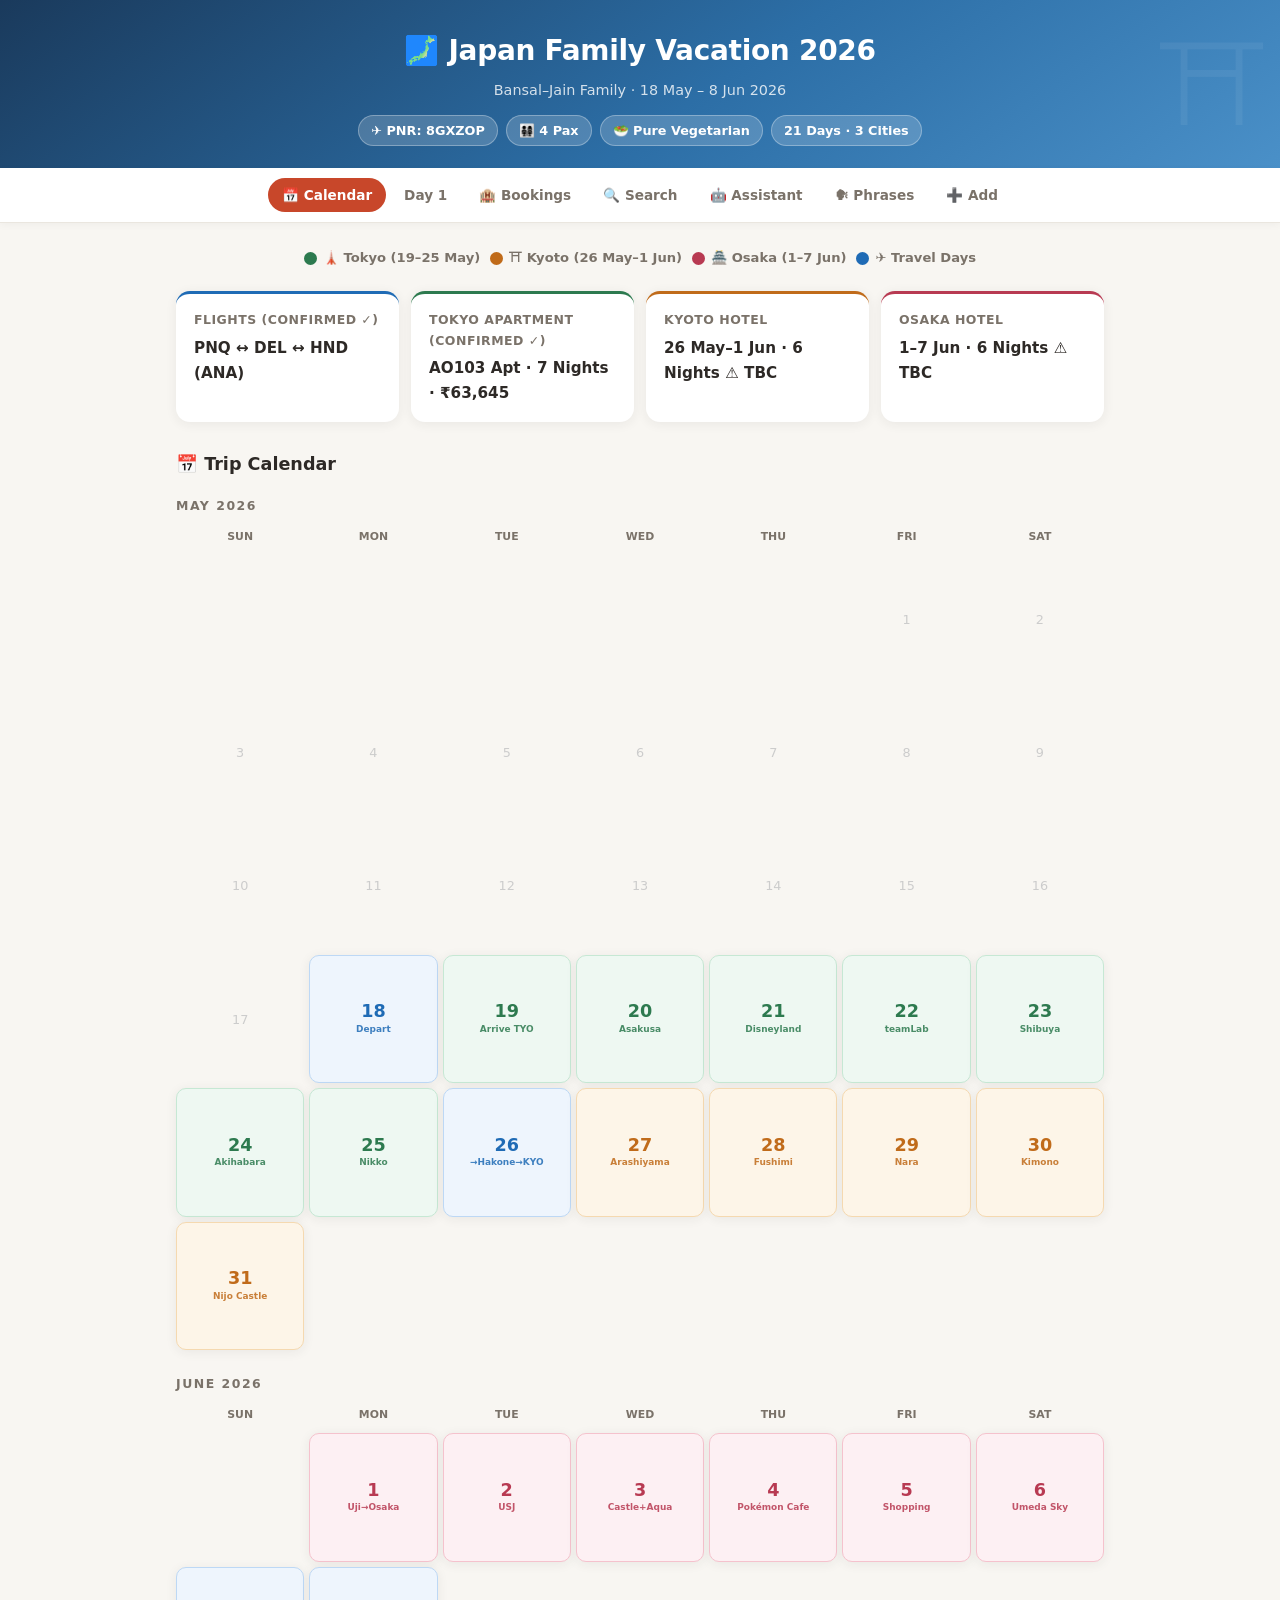
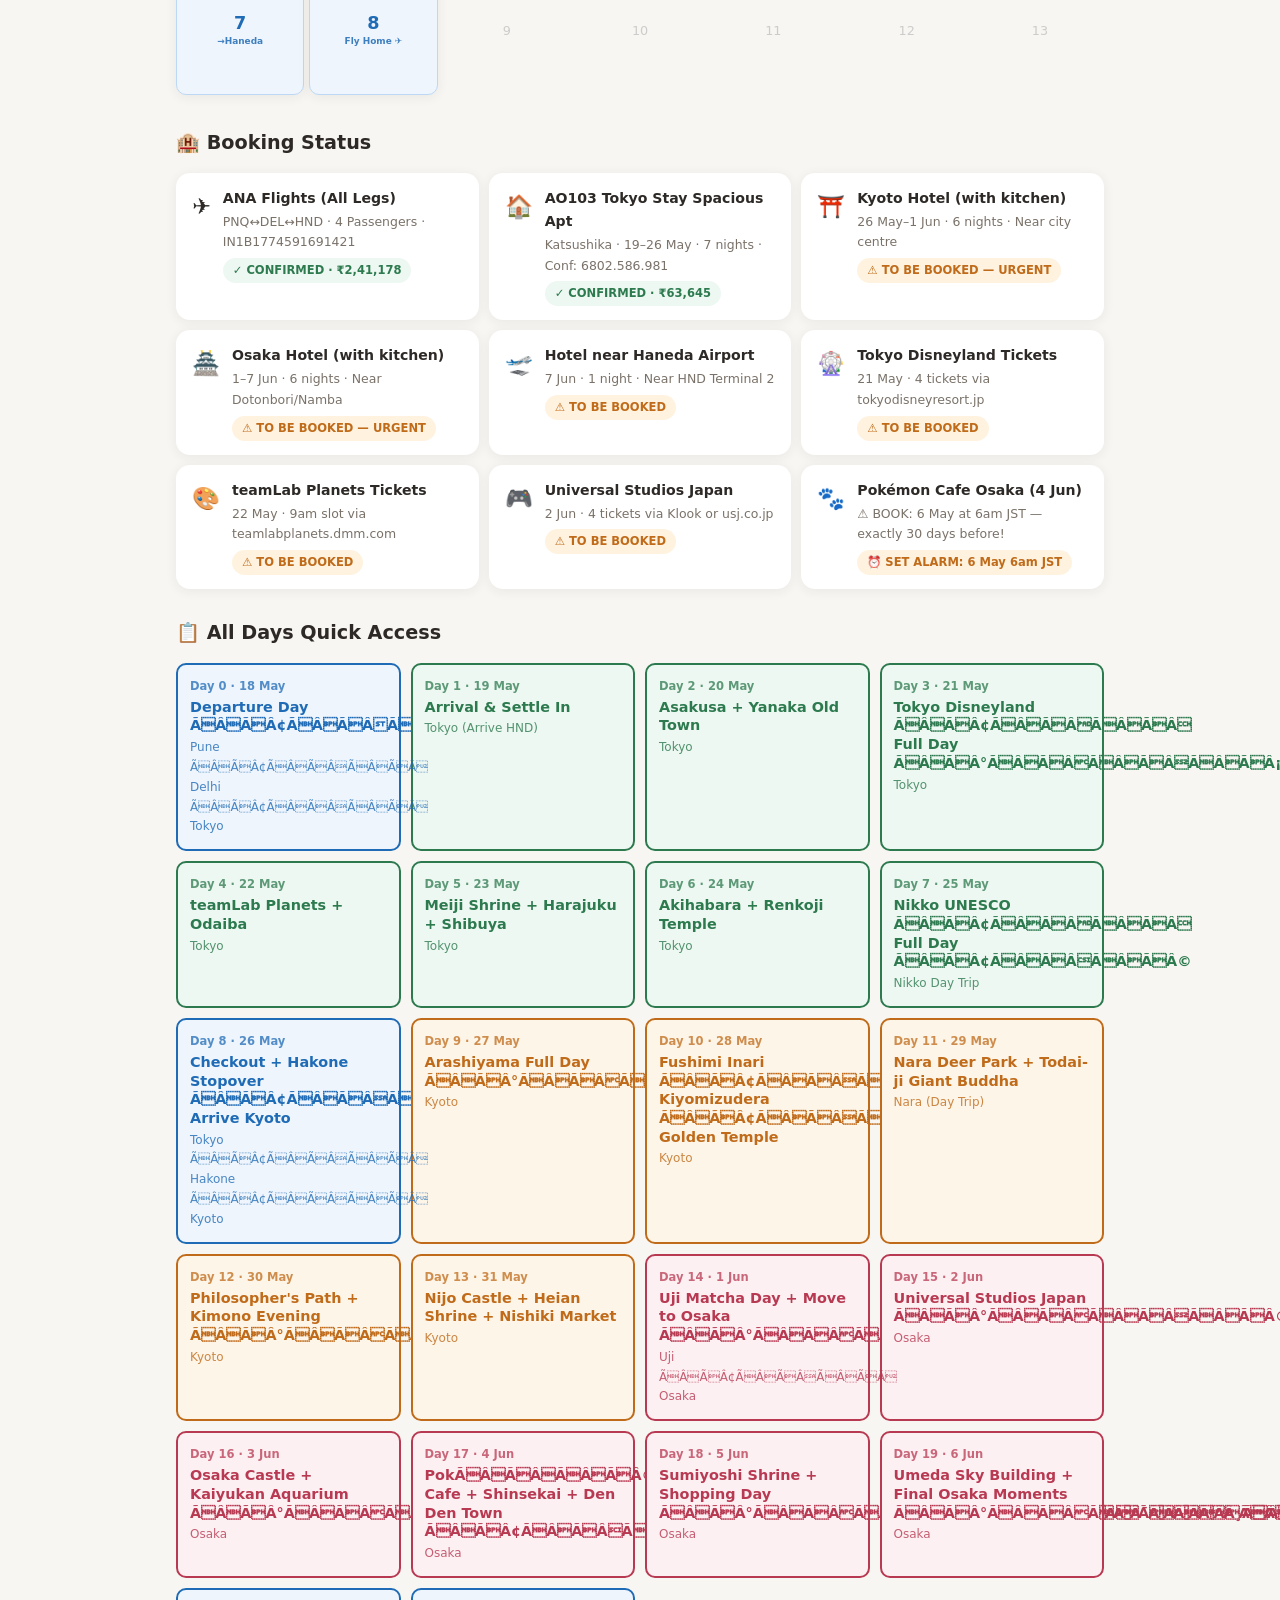
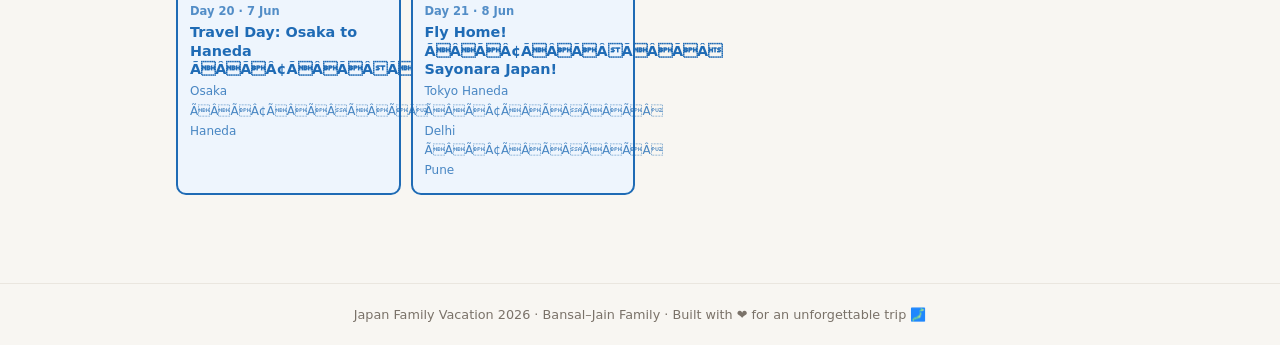
==== commit d9590d96: "Fix 4 bugs: calendar dates, char encoding, sort order, detail popup" ====
--- a/index.html
+++ b/index.html
@@ -86,35 +86,34 @@
         <div class="cal-header-cell">Fri</div>
         <div class="cal-header-cell">Sat</div>
 
-        <!-- May 2026 starts on Friday (day index 5) -->
+        <!-- May 2026: May 1 = Friday → 5 empty cells (Sun–Thu) before it -->
         <div class="cal-cell empty"></div><!-- Sun -->
         <div class="cal-cell empty"></div><!-- Mon -->
         <div class="cal-cell empty"></div><!-- Tue -->
         <div class="cal-cell empty"></div><!-- Wed -->
         <div class="cal-cell empty"></div><!-- Thu -->
-        <div class="cal-cell empty"></div><!-- Fri May 1 (no trip) -->
-        <div class="cal-cell empty" style="color:#ccc;font-size:0.8rem">1</div>
+        <div class="cal-cell empty" style="color:#ccc;font-size:0.8rem">1</div><!-- Fri -->
+        <div class="cal-cell empty" style="color:#ccc;font-size:0.8rem">2</div><!-- Sat -->
 
         <!-- Week 2: May 3–9 -->
-        <div class="cal-cell empty" style="color:#ccc;font-size:0.8rem">2</div>
         <div class="cal-cell empty" style="color:#ccc;font-size:0.8rem">3</div>
         <div class="cal-cell empty" style="color:#ccc;font-size:0.8rem">4</div>
         <div class="cal-cell empty" style="color:#ccc;font-size:0.8rem">5</div>
         <div class="cal-cell empty" style="color:#ccc;font-size:0.8rem">6</div>
         <div class="cal-cell empty" style="color:#ccc;font-size:0.8rem">7</div>
         <div class="cal-cell empty" style="color:#ccc;font-size:0.8rem">8</div>
+        <div class="cal-cell empty" style="color:#ccc;font-size:0.8rem">9</div>
 
         <!-- Week 3: May 10–16 -->
-        <div class="cal-cell empty" style="color:#ccc;font-size:0.8rem">9</div>
         <div class="cal-cell empty" style="color:#ccc;font-size:0.8rem">10</div>
         <div class="cal-cell empty" style="color:#ccc;font-size:0.8rem">11</div>
         <div class="cal-cell empty" style="color:#ccc;font-size:0.8rem">12</div>
         <div class="cal-cell empty" style="color:#ccc;font-size:0.8rem">13</div>
         <div class="cal-cell empty" style="color:#ccc;font-size:0.8rem">14</div>
         <div class="cal-cell empty" style="color:#ccc;font-size:0.8rem">15</div>
-
-        <!-- Week 4: May 17–23 -->
         <div class="cal-cell empty" style="color:#ccc;font-size:0.8rem">16</div>
+
+        <!-- Week 4: May 17(Sun)–23(Sat) · Trip starts Mon 18 -->
         <div class="cal-cell empty" style="color:#ccc;font-size:0.8rem">17</div>
         <a href="day.html?date=2026-05-18" class="cal-cell trip-day transit">
           <span class="cal-day-num">18</span>
@@ -136,12 +135,12 @@
           <span class="cal-day-num">22</span>
           <span class="cal-day-label">teamLab</span>
         </a>
-
-        <!-- Week 5: May 24–30 -->
         <a href="day.html?date=2026-05-23" class="cal-cell trip-day tokyo">
           <span class="cal-day-num">23</span>
           <span class="cal-day-label">Shibuya</span>
         </a>
+
+        <!-- Week 5: May 24(Sun)–30(Sat) -->
         <a href="day.html?date=2026-05-24" class="cal-cell trip-day tokyo">
           <span class="cal-day-num">24</span>
           <span class="cal-day-label">Akihabara</span>
@@ -166,16 +165,17 @@
           <span class="cal-day-num">29</span>
           <span class="cal-day-label">Nara</span>
         </a>
-
-        <!-- Week 6: May 31 -->
         <a href="day.html?date=2026-05-30" class="cal-cell trip-day kyoto">
           <span class="cal-day-num">30</span>
           <span class="cal-day-label">Kimono</span>
         </a>
+
+        <!-- Week 6: May 31(Sun) -->
         <a href="day.html?date=2026-05-31" class="cal-cell trip-day kyoto">
           <span class="cal-day-num">31</span>
           <span class="cal-day-label">Nijo Castle</span>
         </a>
+        <div class="cal-cell empty"></div>
         <div class="cal-cell empty"></div>
         <div class="cal-cell empty"></div>
         <div class="cal-cell empty"></div>
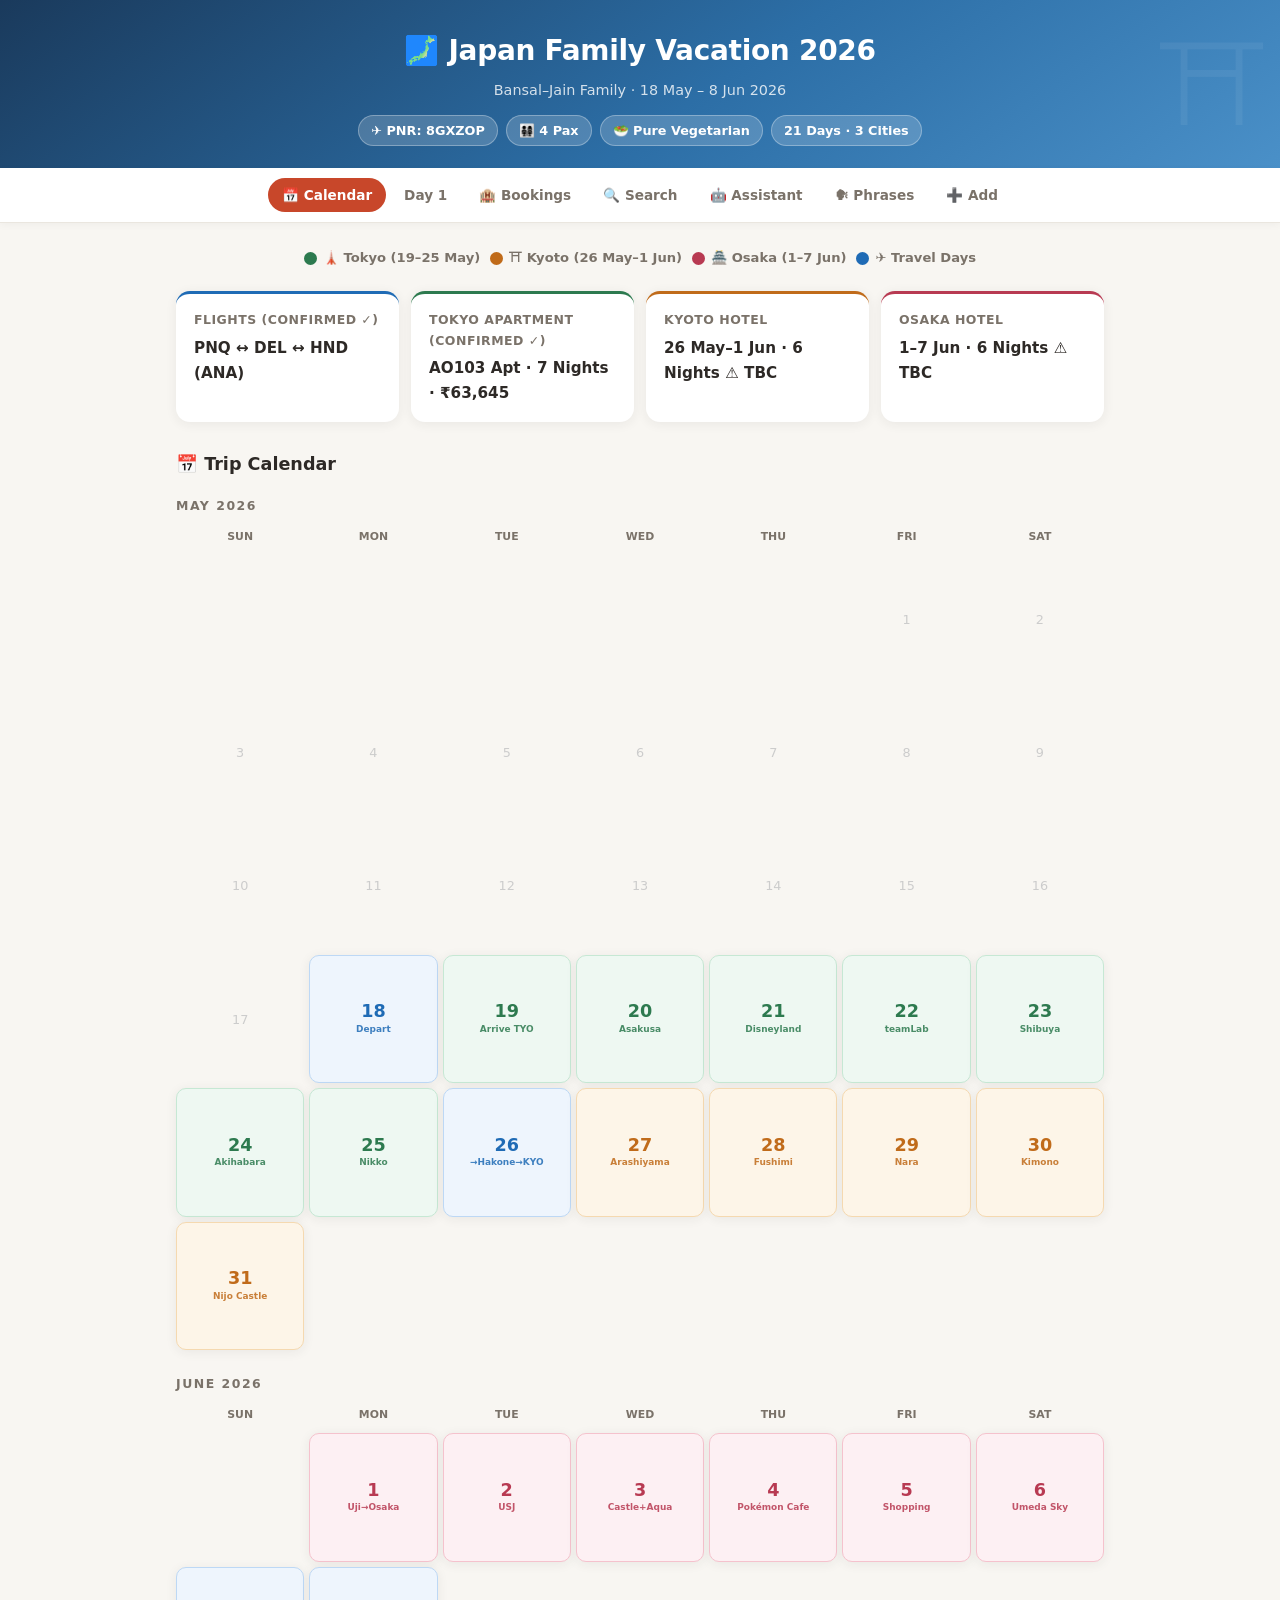
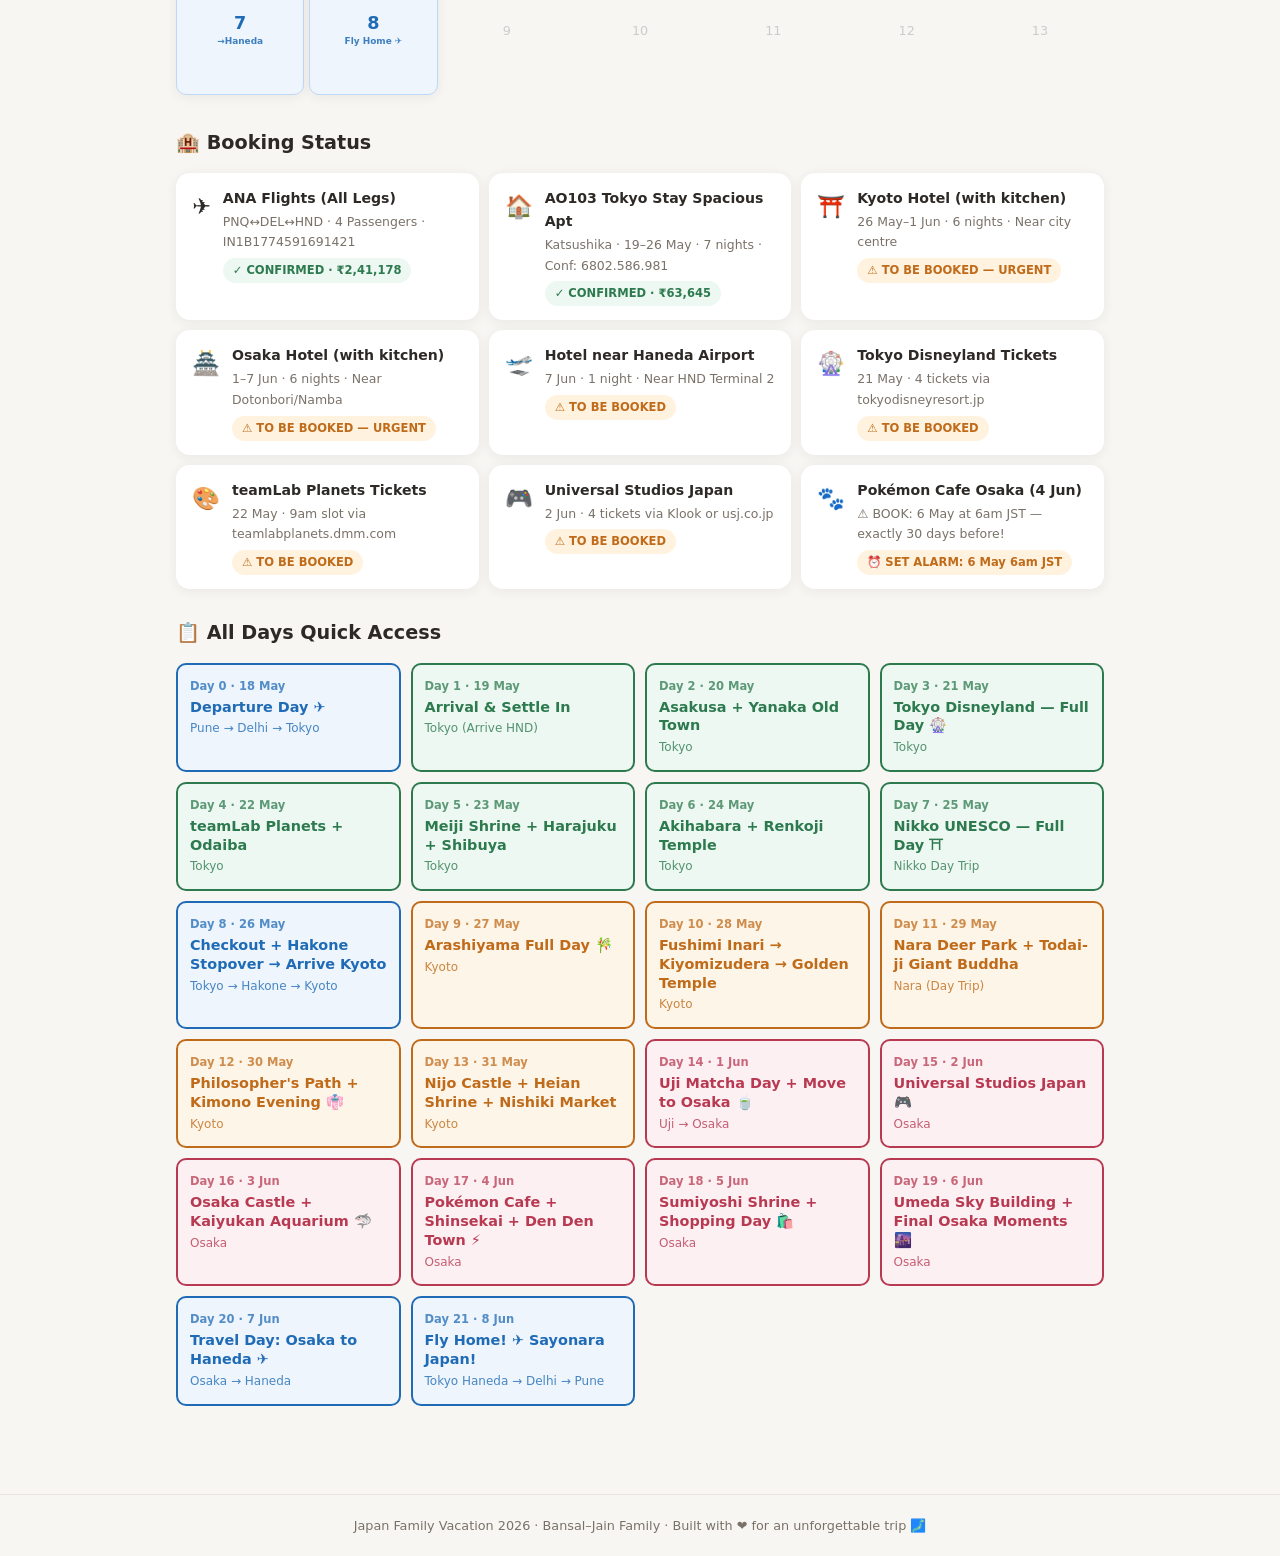
==== commit 011a2a6d: "Fix day.html + index.html: restore truncated file endings" ====
--- a/index.html
+++ b/index.html
@@ -361,3 +361,4 @@
 
 </body>
 </html>
+   
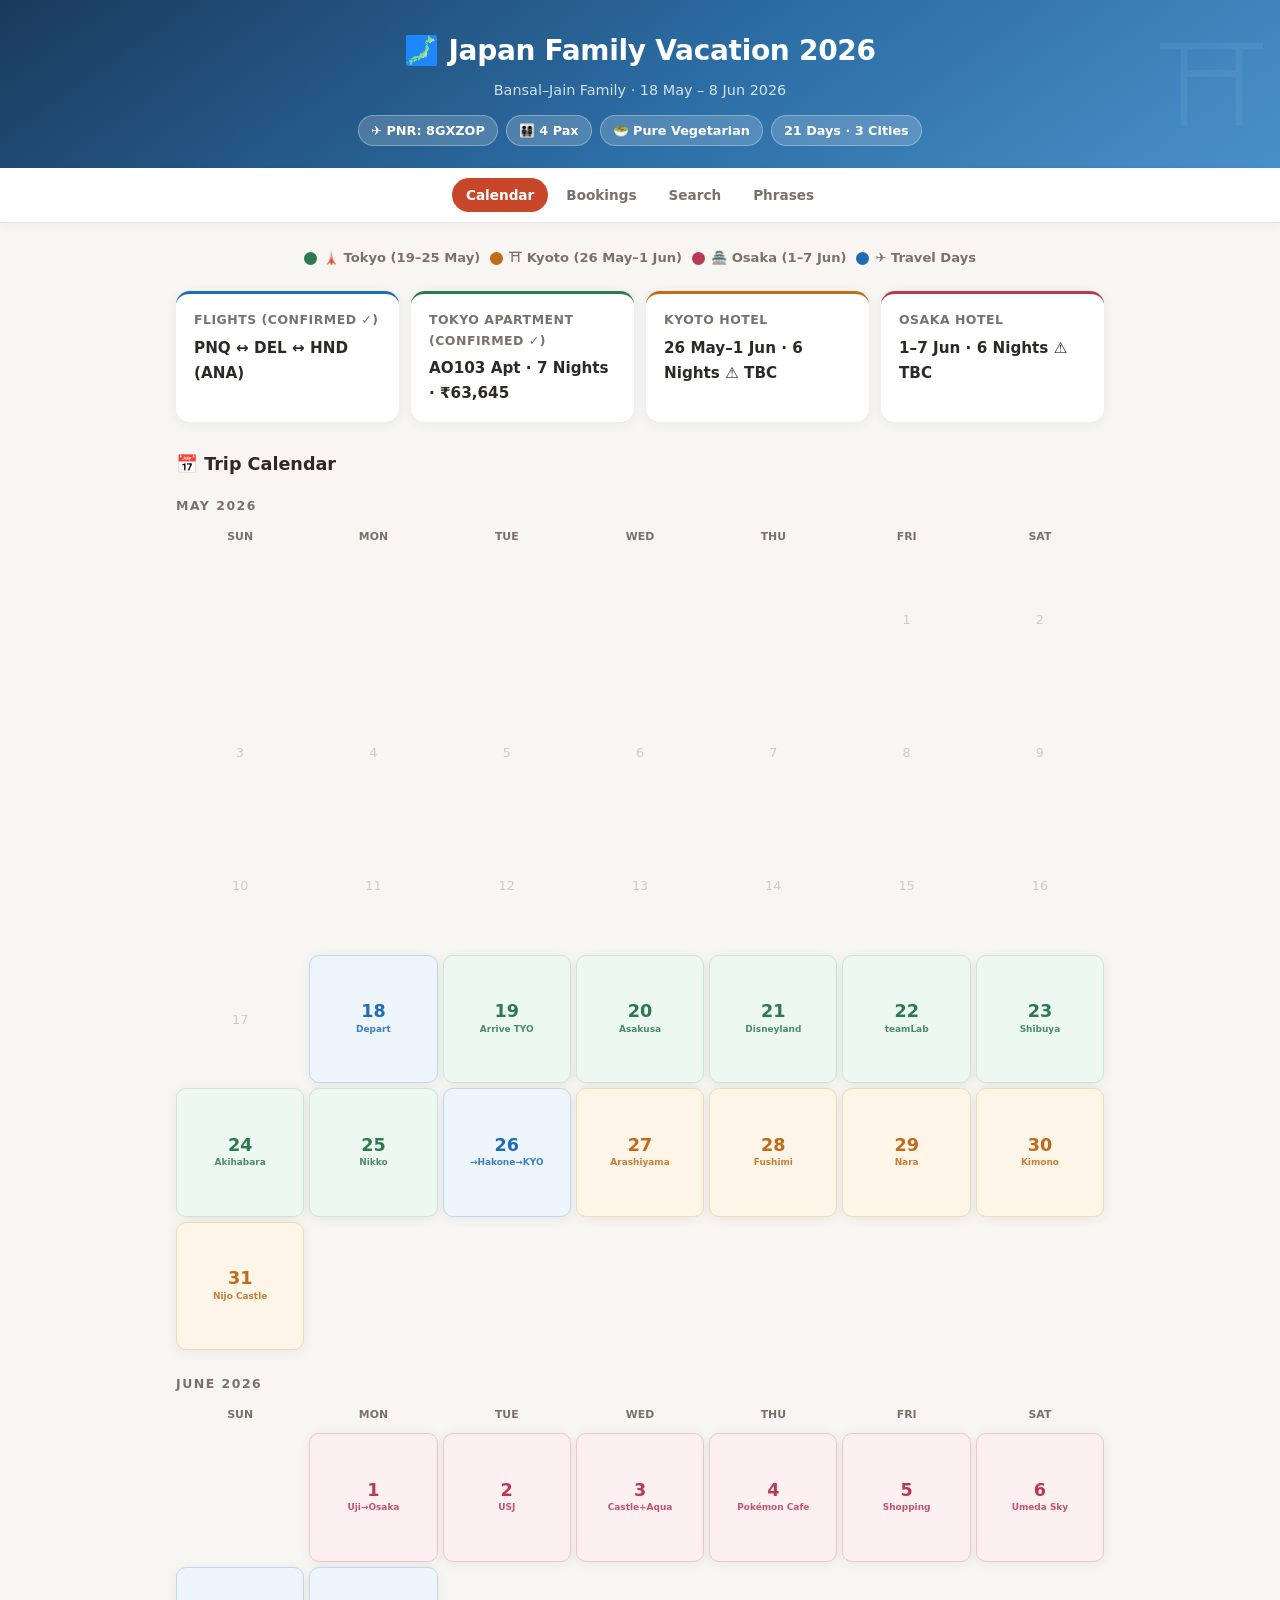
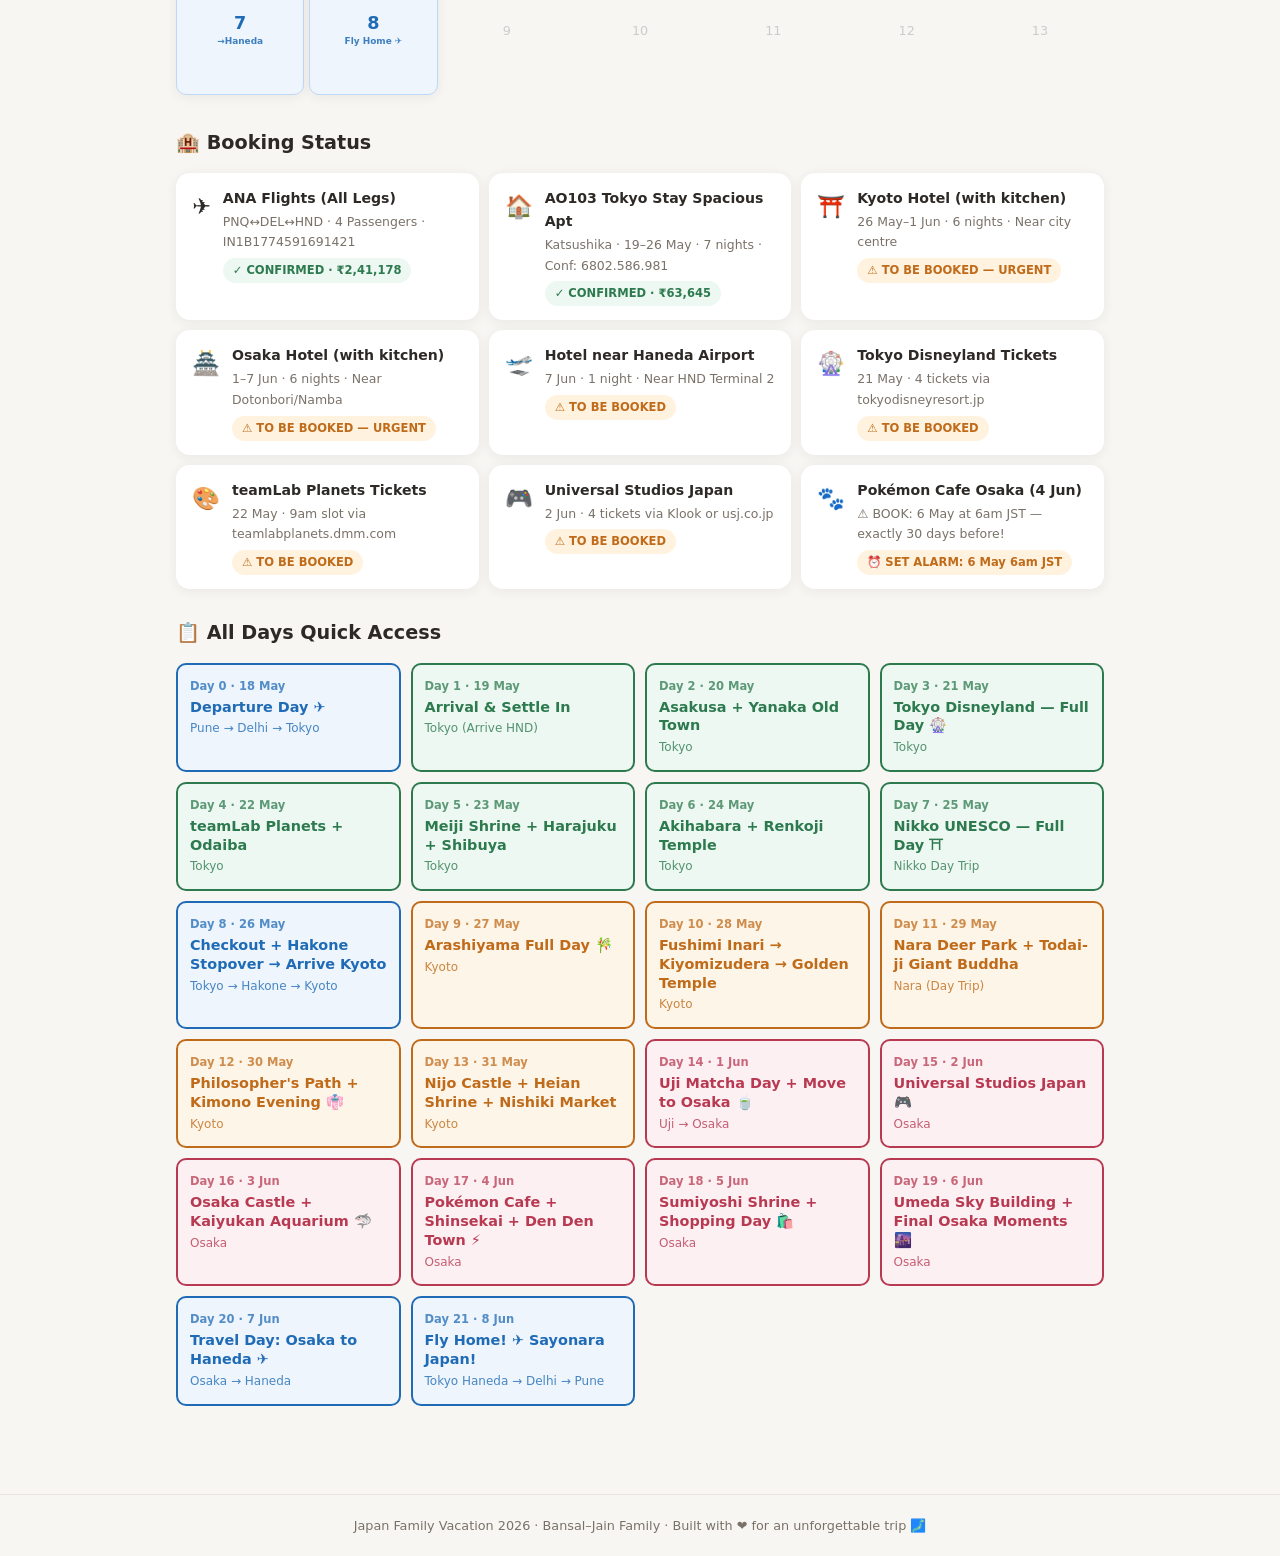
==== commit 23115999: "Simplify site: mobile-first editing, remove AI assistant" ====
--- a/index.html
+++ b/index.html
@@ -20,13 +20,10 @@
 </header>
 
 <nav class="site-nav">
-  <a href="index.html" class="active">📅 Calendar</a>
-  <a href="day.html?date=2026-05-19">Day 1</a>
-  <a href="#bookings">🏨 Bookings</a>
-  <a href="search.html">🔍 Search</a>
-  <a href="assistant.html">🤖 Assistant</a>
-  <a href="phrases.html">🗣 Phrases</a>
-  <a href="add.html">➕ Add</a>
+  <a href="index.html" class="active">Calendar</a>
+  <a href="#bookings">Bookings</a>
+  <a href="search.html">Search</a>
+  <a href="phrases.html">Phrases</a>
 </nav>
 
 <div class="container">
